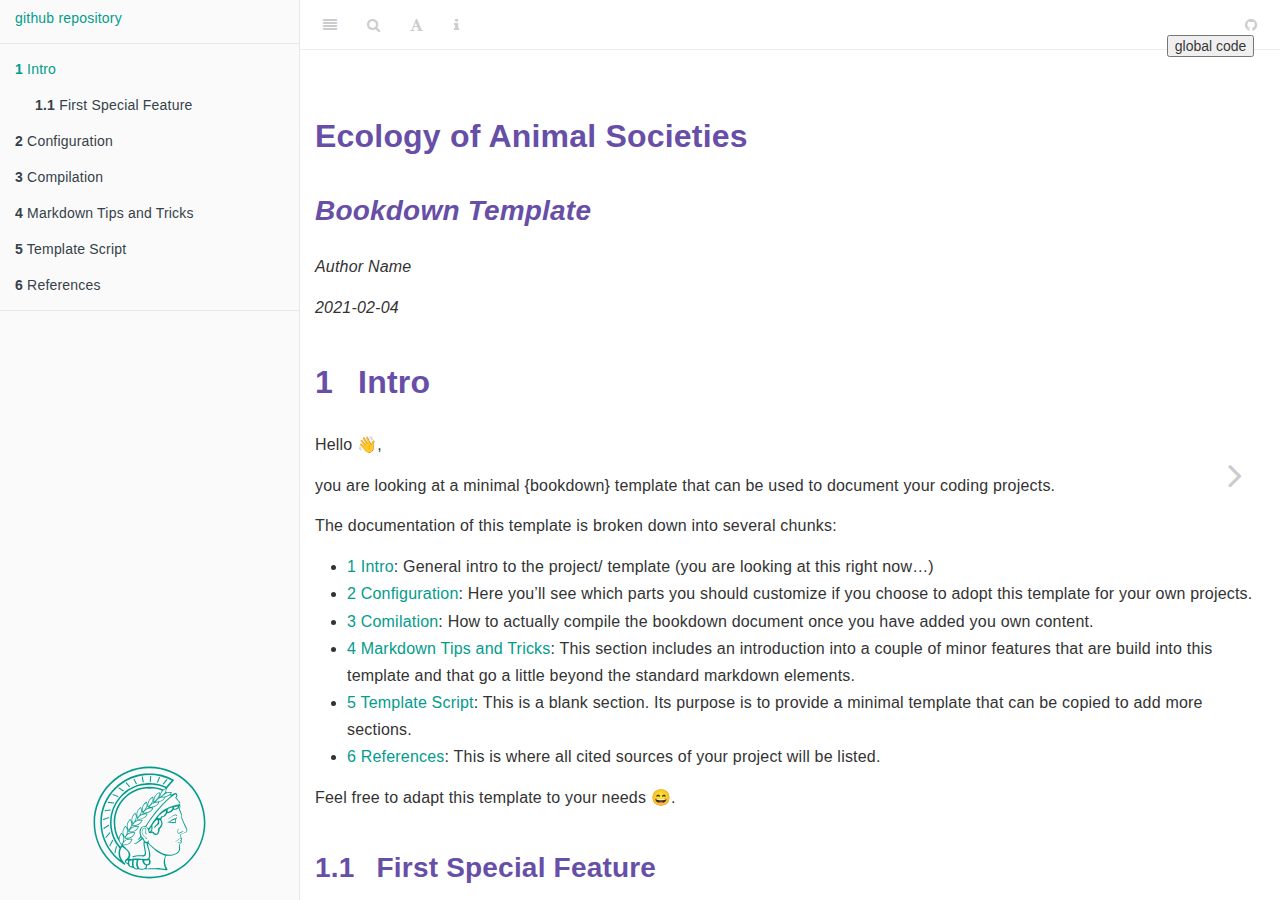
==== docs/index.html @ 354502ef "init" ====
<!DOCTYPE html>
<html lang="" xml:lang="">
<head>

  <meta charset="utf-8" />
  <meta http-equiv="X-UA-Compatible" content="IE=edge" />
  <title>Ecology of Animal Societies</title>
  <meta name="description" content="A template for Rmarkdown-based project documentation" />
  <meta name="generator" content="bookdown 0.19 and GitBook 2.6.7" />

  <meta property="og:title" content="Ecology of Animal Societies" />
  <meta property="og:type" content="book" />
  
  
  <meta property="og:description" content="A template for Rmarkdown-based project documentation" />
  <meta name="github-repo" content="k-hench/eas_bookdown" />

  <meta name="twitter:card" content="summary" />
  <meta name="twitter:title" content="Ecology of Animal Societies" />
  
  <meta name="twitter:description" content="A template for Rmarkdown-based project documentation" />
  

<meta name="author" content="Author Name" />


<meta name="date" content="2021-02-04" />

  <meta name="viewport" content="width=device-width, initial-scale=1" />
  <meta name="apple-mobile-web-app-capable" content="yes" />
  <meta name="apple-mobile-web-app-status-bar-style" content="black" />
  
  

<link rel="next" href="configuration.html"/>
<script src="libs/header-attrs-2.6/header-attrs.js"></script>
<script src="libs/jquery-2.2.3/jquery.min.js"></script>
<link href="libs/gitbook-2.6.7/css/style.css" rel="stylesheet" />
<link href="libs/gitbook-2.6.7/css/plugin-table.css" rel="stylesheet" />
<link href="libs/gitbook-2.6.7/css/plugin-bookdown.css" rel="stylesheet" />
<link href="libs/gitbook-2.6.7/css/plugin-highlight.css" rel="stylesheet" />
<link href="libs/gitbook-2.6.7/css/plugin-search.css" rel="stylesheet" />
<link href="libs/gitbook-2.6.7/css/plugin-fontsettings.css" rel="stylesheet" />
<link href="libs/gitbook-2.6.7/css/plugin-clipboard.css" rel="stylesheet" />










<script>
/* ========================================================================
 * Bootstrap: transition.js v3.3.7
 * http://getbootstrap.com/javascript/#transitions
 * ========================================================================
 * Copyright 2011-2016 Twitter, Inc.
 * Licensed under MIT (https://github.com/twbs/bootstrap/blob/master/LICENSE)
 * ======================================================================== */


+function ($) {
  'use strict';

  // CSS TRANSITION SUPPORT (Shoutout: http://www.modernizr.com/)
  // ============================================================

  function transitionEnd() {
    var el = document.createElement('bootstrap')

    var transEndEventNames = {
      WebkitTransition : 'webkitTransitionEnd',
      MozTransition    : 'transitionend',
      OTransition      : 'oTransitionEnd otransitionend',
      transition       : 'transitionend'
    }

    for (var name in transEndEventNames) {
      if (el.style[name] !== undefined) {
        return { end: transEndEventNames[name] }
      }
    }

    return false // explicit for ie8 (  ._.)
  }

  // http://blog.alexmaccaw.com/css-transitions
  $.fn.emulateTransitionEnd = function (duration) {
    var called = false
    var $el = this
    $(this).one('bsTransitionEnd', function () { called = true })
    var callback = function () { if (!called) $($el).trigger($.support.transition.end) }
    setTimeout(callback, duration)
    return this
  }

  $(function () {
    $.support.transition = transitionEnd()

    if (!$.support.transition) return

    $.event.special.bsTransitionEnd = {
      bindType: $.support.transition.end,
      delegateType: $.support.transition.end,
      handle: function (e) {
        if ($(e.target).is(this)) return e.handleObj.handler.apply(this, arguments)
      }
    }
  })

}(jQuery);
</script>
<script>
/* ========================================================================
 * Bootstrap: collapse.js v3.3.7
 * http://getbootstrap.com/javascript/#collapse
 * ========================================================================
 * Copyright 2011-2016 Twitter, Inc.
 * Licensed under MIT (https://github.com/twbs/bootstrap/blob/master/LICENSE)
 * ======================================================================== */

/* jshint latedef: false */

+function ($) {
  'use strict';

  // COLLAPSE PUBLIC CLASS DEFINITION
  // ================================

  var Collapse = function (element, options) {
    this.$element      = $(element)
    this.options       = $.extend({}, Collapse.DEFAULTS, options)
    this.$trigger      = $('[data-toggle="collapse"][href="#' + element.id + '"],' +
                           '[data-toggle="collapse"][data-target="#' + element.id + '"]')
    this.transitioning = null

    if (this.options.parent) {
      this.$parent = this.getParent()
    } else {
      this.addAriaAndCollapsedClass(this.$element, this.$trigger)
    }

    if (this.options.toggle) this.toggle()
  }

  Collapse.VERSION  = '3.3.7'

  Collapse.TRANSITION_DURATION = 350

  Collapse.DEFAULTS = {
    toggle: true
  }

  Collapse.prototype.dimension = function () {
    var hasWidth = this.$element.hasClass('width')
    return hasWidth ? 'width' : 'height'
  }

  Collapse.prototype.show = function () {
    if (this.transitioning || this.$element.hasClass('in')) return

    var activesData
    var actives = this.$parent && this.$parent.children('.panel').children('.in, .collapsing')

    if (actives && actives.length) {
      activesData = actives.data('bs.collapse')
      if (activesData && activesData.transitioning) return
    }

    var startEvent = $.Event('show.bs.collapse')
    this.$element.trigger(startEvent)
    if (startEvent.isDefaultPrevented()) return

    if (actives && actives.length) {
      Plugin.call(actives, 'hide')
      activesData || actives.data('bs.collapse', null)
    }

    var dimension = this.dimension()

    this.$element
      .removeClass('collapse')
      .addClass('collapsing')[dimension](0)
      .attr('aria-expanded', true)

    this.$trigger
      .removeClass('collapsed')
      .attr('aria-expanded', true)

    this.transitioning = 1

    var complete = function () {
      this.$element
        .removeClass('collapsing')
        .addClass('collapse in')[dimension]('')
      this.transitioning = 0
      this.$element
        .trigger('shown.bs.collapse')
    }

    if (!$.support.transition) return complete.call(this)

    var scrollSize = $.camelCase(['scroll', dimension].join('-'))

    this.$element
      .one('bsTransitionEnd', $.proxy(complete, this))
      .emulateTransitionEnd(Collapse.TRANSITION_DURATION)[dimension](this.$element[0][scrollSize])
  }

  Collapse.prototype.hide = function () {
    if (this.transitioning || !this.$element.hasClass('in')) return

    var startEvent = $.Event('hide.bs.collapse')
    this.$element.trigger(startEvent)
    if (startEvent.isDefaultPrevented()) return

    var dimension = this.dimension()

    this.$element[dimension](this.$element[dimension]())[0].offsetHeight

    this.$element
      .addClass('collapsing')
      .removeClass('collapse in')
      .attr('aria-expanded', false)

    this.$trigger
      .addClass('collapsed')
      .attr('aria-expanded', false)

    this.transitioning = 1

    var complete = function () {
      this.transitioning = 0
      this.$element
        .removeClass('collapsing')
        .addClass('collapse')
        .trigger('hidden.bs.collapse')
    }

    if (!$.support.transition) return complete.call(this)

    this.$element
      [dimension](0)
      .one('bsTransitionEnd', $.proxy(complete, this))
      .emulateTransitionEnd(Collapse.TRANSITION_DURATION)
  }

  Collapse.prototype.toggle = function () {
    this[this.$element.hasClass('in') ? 'hide' : 'show']()
  }

  Collapse.prototype.getParent = function () {
    return $(this.options.parent)
      .find('[data-toggle="collapse"][data-parent="' + this.options.parent + '"]')
      .each($.proxy(function (i, element) {
        var $element = $(element)
        this.addAriaAndCollapsedClass(getTargetFromTrigger($element), $element)
      }, this))
      .end()
  }

  Collapse.prototype.addAriaAndCollapsedClass = function ($element, $trigger) {
    var isOpen = $element.hasClass('in')

    $element.attr('aria-expanded', isOpen)
    $trigger
      .toggleClass('collapsed', !isOpen)
      .attr('aria-expanded', isOpen)
  }

  function getTargetFromTrigger($trigger) {
    var href
    var target = $trigger.attr('data-target')
      || (href = $trigger.attr('href')) && href.replace(/.*(?=#[^\s]+$)/, '') // strip for ie7

    return $(target)
  }


  // COLLAPSE PLUGIN DEFINITION
  // ==========================

  function Plugin(option) {
    return this.each(function () {
      var $this   = $(this)
      var data    = $this.data('bs.collapse')
      var options = $.extend({}, Collapse.DEFAULTS, $this.data(), typeof option == 'object' && option)

      if (!data && options.toggle && /show|hide/.test(option)) options.toggle = false
      if (!data) $this.data('bs.collapse', (data = new Collapse(this, options)))
      if (typeof option == 'string') data[option]()
    })
  }

  var old = $.fn.collapse

  $.fn.collapse             = Plugin
  $.fn.collapse.Constructor = Collapse


  // COLLAPSE NO CONFLICT
  // ====================

  $.fn.collapse.noConflict = function () {
    $.fn.collapse = old
    return this
  }


  // COLLAPSE DATA-API
  // =================

  $(document).on('click.bs.collapse.data-api', '[data-toggle="collapse"]', function (e) {
    var $this   = $(this)

    if (!$this.attr('data-target')) e.preventDefault()

    var $target = getTargetFromTrigger($this)
    var data    = $target.data('bs.collapse')
    var option  = data ? 'toggle' : $this.data()

    Plugin.call($target, option)
  })

}(jQuery);
</script>
<script>
window.initializeCodeFolding = function(show) {

  // handlers for show-all and hide all
  $("#rmd-show-all-code").click(function() {
    $('div.r-code-collapse').each(function() {
      $(this).collapse('show');
    });
  });
  $("#rmd-hide-all-code").click(function() {
    $('div.r-code-collapse').each(function() {
      $(this).collapse('hide');
    });
  });
  
  // index for unique code element ids
  var currentIndex = 1;

  // select all R code blocks
  var rCodeBlocks = $('pre.sourceCode, pre.r, pre.python, pre.bash, pre.sql, pre.cpp, pre.stan');
  rCodeBlocks.each(function() {

    // create a collapsable div to wrap the code in
    var div = $('<div class="collapse r-code-collapse"></div>');
    if (show)
      div.addClass('in');
    var id = 'rcode-643E0F36' + currentIndex++;
    div.attr('id', id);
    $(this).before(div);
    $(this).detach().appendTo(div);

    // add a show code button right above
    // var showCodeText = $('<span>' + (show ? 'Hide' : 'Code') + '</span>');
    var showCodeText = $('<img style="width:45px;" src="img/both.svg">');
    var showCodeButton = $('<button type="button" class="btn btn-default btn-xs code-folding-btn pull-right"></button>');
    showCodeButton.append(showCodeText);
    showCodeButton
        .attr('data-toggle', 'collapse')
        .attr('data-target', '#' + id)
        .attr('aria-expanded', show)
        .attr('aria-controls', id);

    var buttonRow = $('<div class="row"></div>');
    var buttonCol = $('<div class="col-md-12"></div>');

    var buttonColK = $('<div class="check"><input type="checkbox" id="cc_' + id + '" class="btn btn-default btn-xs code-folding-btn pull-right ch1" /><label class="checktrue" for="cc_' + id + '" ></label></div>');

    buttonColK
        .attr('data-toggle', 'collapse')
        .attr('data-target', '#' + id)
        .attr('aria-expanded', show)
        .attr('aria-controls', id);

    //buttonCol.append(showCodeButton);
    buttonRow.append(buttonCol);
    buttonCol.append(buttonColK);

    div.before(buttonRow);

    // update state of button on show/hide
    div.on('hidden.bs.collapse', function () {
      showCodeText.text();
    });
    div.on('show.bs.collapse', function () {
      showCodeText.text();
    });
  });

}
</script>
<script>
/* ========================================================================
 * Bootstrap: dropdown.js v3.3.7
 * http://getbootstrap.com/javascript/#dropdowns
 * ========================================================================
 * Copyright 2011-2016 Twitter, Inc.
 * Licensed under MIT (https://github.com/twbs/bootstrap/blob/master/LICENSE)
 * ======================================================================== */


+function ($) {
  'use strict';

  // DROPDOWN CLASS DEFINITION
  // =========================

  var backdrop = '.dropdown-backdrop'
  var toggle   = '[data-toggle="dropdown"]'
  var Dropdown = function (element) {
    $(element).on('click.bs.dropdown', this.toggle)
  }

  Dropdown.VERSION = '3.3.7'

  function getParent($this) {
    var selector = $this.attr('data-target')

    if (!selector) {
      selector = $this.attr('href')
      selector = selector && /#[A-Za-z]/.test(selector) && selector.replace(/.*(?=#[^\s]*$)/, '') // strip for ie7
    }

    var $parent = selector && $(selector)

    return $parent && $parent.length ? $parent : $this.parent()
  }

  function clearMenus(e) {
    if (e && e.which === 3) return
    $(backdrop).remove()
    $(toggle).each(function () {
      var $this         = $(this)
      var $parent       = getParent($this)
      var relatedTarget = { relatedTarget: this }

      if (!$parent.hasClass('open')) return

      if (e && e.type == 'click' && /input|textarea/i.test(e.target.tagName) && $.contains($parent[0], e.target)) return

      $parent.trigger(e = $.Event('hide.bs.dropdown', relatedTarget))

      if (e.isDefaultPrevented()) return

      $this.attr('aria-expanded', 'false')
      $parent.removeClass('open').trigger($.Event('hidden.bs.dropdown', relatedTarget))
    })
  }

  Dropdown.prototype.toggle = function (e) {
    var $this = $(this)

    if ($this.is('.disabled, :disabled')) return

    var $parent  = getParent($this)
    var isActive = $parent.hasClass('open')

    clearMenus()

    if (!isActive) {
      if ('ontouchstart' in document.documentElement && !$parent.closest('.navbar-nav').length) {
        // if mobile we use a backdrop because click events don't delegate
        $(document.createElement('div'))
          .addClass('dropdown-backdrop')
          .insertAfter($(this))
          .on('click', clearMenus)
      }

      var relatedTarget = { relatedTarget: this }
      $parent.trigger(e = $.Event('show.bs.dropdown', relatedTarget))

      if (e.isDefaultPrevented()) return

      $this
        .trigger('focus')
        .attr('aria-expanded', 'true')

      $parent
        .toggleClass('open')
        .trigger($.Event('shown.bs.dropdown', relatedTarget))
    }

    return false
  }

  Dropdown.prototype.keydown = function (e) {
    if (!/(38|40|27|32)/.test(e.which) || /input|textarea/i.test(e.target.tagName)) return

    var $this = $(this)

    e.preventDefault()
    e.stopPropagation()

    if ($this.is('.disabled, :disabled')) return

    var $parent  = getParent($this)
    var isActive = $parent.hasClass('open')

    if (!isActive && e.which != 27 || isActive && e.which == 27) {
      if (e.which == 27) $parent.find(toggle).trigger('focus')
      return $this.trigger('click')
    }

    var desc = ' li:not(.disabled):visible a'
    var $items = $parent.find('.dropdown-menu' + desc)

    if (!$items.length) return

    var index = $items.index(e.target)

    if (e.which == 38 && index > 0)                 index--         // up
    if (e.which == 40 && index < $items.length - 1) index++         // down
    if (!~index)                                    index = 0

    $items.eq(index).trigger('focus')
  }


  // DROPDOWN PLUGIN DEFINITION
  // ==========================

  function Plugin(option) {
    return this.each(function () {
      var $this = $(this)
      var data  = $this.data('bs.dropdown')

      if (!data) $this.data('bs.dropdown', (data = new Dropdown(this)))
      if (typeof option == 'string') data[option].call($this)
    })
  }

  var old = $.fn.dropdown

  $.fn.dropdown             = Plugin
  $.fn.dropdown.Constructor = Dropdown


  // DROPDOWN NO CONFLICT
  // ====================

  $.fn.dropdown.noConflict = function () {
    $.fn.dropdown = old
    return this
  }


  // APPLY TO STANDARD DROPDOWN ELEMENTS
  // ===================================

  $(document)
    .on('click.bs.dropdown.data-api', clearMenus)
    .on('click.bs.dropdown.data-api', '.dropdown form', function (e) { e.stopPropagation() })
    .on('click.bs.dropdown.data-api', toggle, Dropdown.prototype.toggle)
    .on('keydown.bs.dropdown.data-api', toggle, Dropdown.prototype.keydown)
    .on('keydown.bs.dropdown.data-api', '.dropdown-menu', Dropdown.prototype.keydown)

}(jQuery);
</script>
<script>
$(document).ready(function() {

  // Section anchors
  $('.section h1, .section h2, .section h3, .section h4, .section h5').each(function() {
    anchor = '#' + $(this).parent().attr('id');
    $(this).addClass("hasAnchor").append('<a href="' + anchor + '" class="anchor"></a>');
  });
});
</script>
<link rel="shortcut icon" href="img/favicon.ico" />
<script>
$(document).ready(function () {
  window.initializeCodeFolding("show" === "show");
});
</script>

<script>document.write('<div class="btn-group pull-right" style="position: absolute; top: 35px; right: 2%; z-index: 10"><button type="button" class="btn btn-default btn-xs dropdown-toggle" data-toggle="dropdown" aria-haspopup="true"aria-expanded="true" data-_extension-text-contrast=""><span>global code</span><span class="caret"></span></button><ul class="dropdown-menu" style="min-width: 50px;"><li><a id="rmd-show-all-code" href="#">Show All</a></li><li><a id="rmd-hide-all-code" href="#">Hide All</a></li></ul></div>')</script>


<style type="text/css">
pre > code.sourceCode { white-space: pre; position: relative; }
pre > code.sourceCode > span { display: inline-block; line-height: 1.25; }
pre > code.sourceCode > span:empty { height: 1.2em; }
code.sourceCode > span { color: inherit; text-decoration: inherit; }
pre.sourceCode { margin: 0; }
@media screen {
div.sourceCode { overflow: auto; }
}
@media print {
pre > code.sourceCode { white-space: pre-wrap; }
pre > code.sourceCode > span { text-indent: -5em; padding-left: 5em; }
}
pre.numberSource code
  { counter-reset: source-line 0; }
pre.numberSource code > span
  { position: relative; left: -4em; counter-increment: source-line; }
pre.numberSource code > span > a:first-child::before
  { content: counter(source-line);
    position: relative; left: -1em; text-align: right; vertical-align: baseline;
    border: none; display: inline-block;
    -webkit-touch-callout: none; -webkit-user-select: none;
    -khtml-user-select: none; -moz-user-select: none;
    -ms-user-select: none; user-select: none;
    padding: 0 4px; width: 4em;
    color: #aaaaaa;
  }
pre.numberSource { margin-left: 3em; border-left: 1px solid #aaaaaa;  padding-left: 4px; }
div.sourceCode
  {   }
@media screen {
pre > code.sourceCode > span > a:first-child::before { text-decoration: underline; }
}
code span.al { color: #ff0000; font-weight: bold; } /* Alert */
code span.an { color: #60a0b0; font-weight: bold; font-style: italic; } /* Annotation */
code span.at { color: #7d9029; } /* Attribute */
code span.bn { color: #40a070; } /* BaseN */
code span.bu { } /* BuiltIn */
code span.cf { color: #007020; font-weight: bold; } /* ControlFlow */
code span.ch { color: #4070a0; } /* Char */
code span.cn { color: #880000; } /* Constant */
code span.co { color: #60a0b0; font-style: italic; } /* Comment */
code span.cv { color: #60a0b0; font-weight: bold; font-style: italic; } /* CommentVar */
code span.do { color: #ba2121; font-style: italic; } /* Documentation */
code span.dt { color: #902000; } /* DataType */
code span.dv { color: #40a070; } /* DecVal */
code span.er { color: #ff0000; font-weight: bold; } /* Error */
code span.ex { } /* Extension */
code span.fl { color: #40a070; } /* Float */
code span.fu { color: #06287e; } /* Function */
code span.im { } /* Import */
code span.in { color: #60a0b0; font-weight: bold; font-style: italic; } /* Information */
code span.kw { color: #007020; font-weight: bold; } /* Keyword */
code span.op { color: #666666; } /* Operator */
code span.ot { color: #007020; } /* Other */
code span.pp { color: #bc7a00; } /* Preprocessor */
code span.sc { color: #4070a0; } /* SpecialChar */
code span.ss { color: #bb6688; } /* SpecialString */
code span.st { color: #4070a0; } /* String */
code span.va { color: #19177c; } /* Variable */
code span.vs { color: #4070a0; } /* VerbatimString */
code span.wa { color: #60a0b0; font-weight: bold; font-style: italic; } /* Warning */
</style>

<link rel="stylesheet" href="style.css" type="text/css" />
</head>

<body>



  <div class="book without-animation with-summary font-size-2 font-family-1" data-basepath=".">

    <div class="book-summary">
      <nav role="navigation">

<ul class="summary">
<li><a href="https://github.com/k-hench/eas_bookdown">github repository</a></li>

<li class="divider"></li>
<li class="chapter" data-level="1" data-path="index.html"><a href="index.html"><i class="fa fa-check"></i><b>1</b> Intro</a>
<ul>
<li class="chapter" data-level="1.1" data-path="index.html"><a href="index.html#first-special-feature"><i class="fa fa-check"></i><b>1.1</b> First Special Feature</a></li>
</ul></li>
<li class="chapter" data-level="2" data-path="configuration.html"><a href="configuration.html"><i class="fa fa-check"></i><b>2</b> Configuration</a>
<ul>
<li class="chapter" data-level="2.1" data-path="configuration.html"><a href="configuration.html#important-files"><i class="fa fa-check"></i><b>2.1</b> Important files</a>
<ul>
<li class="chapter" data-level="2.1.1" data-path="configuration.html"><a href="configuration.html#configuration-within-_bookdown.yml"><i class="fa fa-check"></i><b>2.1.1</b> Configuration within <code>_bookdown.yml</code></a></li>
<li class="chapter" data-level="2.1.2" data-path="configuration.html"><a href="configuration.html#configuration-within-_output.yml"><i class="fa fa-check"></i><b>2.1.2</b> Configuration within <code>_output.yml</code></a></li>
<li class="chapter" data-level="2.1.3" data-path="configuration.html"><a href="configuration.html#configuration-within-index.rmd"><i class="fa fa-check"></i><b>2.1.3</b> Configuration within <code>index.Rmd</code></a></li>
</ul></li>
<li class="chapter" data-level="2.2" data-path="configuration.html"><a href="configuration.html#clean-up"><i class="fa fa-check"></i><b>2.2</b> Clean Up</a></li>
<li class="chapter" data-level="2.3" data-path="configuration.html"><a href="configuration.html#nice-to-haves"><i class="fa fa-check"></i><b>2.3</b> Nice-to-haves</a>
<ul>
<li class="chapter" data-level="2.3.1" data-path="configuration.html"><a href="configuration.html#default-code-folding"><i class="fa fa-check"></i><b>2.3.1</b> Default Code Folding</a></li>
<li class="chapter" data-level="2.3.2" data-path="configuration.html"><a href="configuration.html#color-scheme"><i class="fa fa-check"></i><b>2.3.2</b> Color Scheme</a></li>
</ul></li>
</ul></li>
<li class="chapter" data-level="3" data-path="compilation.html"><a href="compilation.html"><i class="fa fa-check"></i><b>3</b> Compilation</a></li>
<li class="chapter" data-level="4" data-path="markdown-tips-and-tricks.html"><a href="markdown-tips-and-tricks.html"><i class="fa fa-check"></i><b>4</b> Markdown Tips and Tricks</a>
<ul>
<li class="chapter" data-level="4.1" data-path="markdown-tips-and-tricks.html"><a href="markdown-tips-and-tricks.html#beware-think-boxes"><i class="fa fa-check"></i><b>4.1</b> Beware/ Think Boxes</a></li>
<li class="chapter" data-level="4.2" data-path="markdown-tips-and-tricks.html"><a href="markdown-tips-and-tricks.html#saving-and-loading-intermediate-steps"><i class="fa fa-check"></i><b>4.2</b> Saving and Loading Intermediate Steps</a></li>
<li class="chapter" data-level="4.3" data-path="markdown-tips-and-tricks.html"><a href="markdown-tips-and-tricks.html#citations"><i class="fa fa-check"></i><b>4.3</b> Citations</a></li>
<li class="chapter" data-level="4.4" data-path="markdown-tips-and-tricks.html"><a href="markdown-tips-and-tricks.html#more-help-with-rmarkdown-and-bookdown"><i class="fa fa-check"></i><b>4.4</b> More Help with Rmarkdown and Bookdown</a></li>
</ul></li>
<li class="chapter" data-level="5" data-path="template-script.html"><a href="template-script.html"><i class="fa fa-check"></i><b>5</b> Template Script</a></li>
<li class="chapter" data-level="6" data-path="references.html"><a href="references.html"><i class="fa fa-check"></i><b>6</b> References</a></li>
<li class="divider"></li>
<img style="position:absolute; bottom:0px; left:0px; width:100%; pointer-events:none;" src="./img/eas_logo.svg">

</ul>

      </nav>
    </div>

    <div class="book-body">
      <div class="body-inner">
        <div class="book-header" role="navigation">
          <h1>
            <i class="fa fa-circle-o-notch fa-spin"></i><a href="./">Ecology of Animal Societies</a>
          </h1>
        </div>

        <div class="page-wrapper" tabindex="-1" role="main">
          <div class="page-inner">

            <section class="normal" id="section-">
<div id="header">
<h1 class="title">Ecology of Animal Societies</h1>
<h2 class="subtitle"><em>Bookdown Template</em></h2>
<p class="author"><em>Author Name</em></p>
<p class="date"><em>2021-02-04</em></p>
</div>
<div id="intro" class="section level1" number="1">
<h1><span class="header-section-number">1</span> Intro</h1>
<p>Hello 👋,</p>
<p>you are looking at a minimal {bookdown} template that can be used to document your coding projects.</p>
<p>The documentation of this template is broken down into several chunks:</p>
<ul>
<li><a href="./index.html">1 Intro</a>: General intro to the project/ template (you are looking at this right now…)</li>
<li><a href="./configuration.html">2 Configuration</a>: Here you’ll see which parts you should customize if you choose to adopt this template for your own projects.</li>
<li><a href="./compilation.html">3 Comilation</a>: How to actually compile the bookdown document once you have added you own content.</li>
<li><a href="./markdown-tips-and-tricks.html">4 Markdown Tips and Tricks</a>: This section includes an introduction into a couple of minor features that are build into this template and that go a little beyond the standard markdown elements.</li>
<li><a href="./template-script.html">5 Template Script</a>: This is a blank section. Its purpose is to provide a minimal template that can be copied to add more sections.</li>
<li><a href="./references.html">6 References</a>: This is where all cited sources of your project will be listed.</li>
</ul>
<p>Feel free to adapt this template to your needs 😄.</p>
<div id="first-special-feature" class="section level2" number="1.1">
<h2><span class="header-section-number">1.1</span> First Special Feature</h2>
<p>Individual <strong>code blocks can be collapsed and expanded</strong> using the collapse button (this specific demo slider blow is a dummy though - look in the next chapters for working examples…):</p>
<div class="demoslider">
<div class="demobg">
<div class="demonob">

</div>
</div>
</div>
<p>In the upper right corner, there is also the option to <strong>toggle the code collapsing globally</strong>: <button type="button" class="btn btn-default btn-xs dropdown-toggle">global code</button></p>
<p>Collapsing your code can really help to get an eagle-perspective on your scripts and to asses the degree of documentation as well as the flow of thoughts throughout / the logic behind your script.</p>
<hr />

</div>
</div>
            </section>

          </div>
        </div>
      </div>

<a href="configuration.html" class="navigation navigation-next navigation-unique" aria-label="Next page"><i class="fa fa-angle-right"></i></a>
    </div>
  </div>
<script src="libs/gitbook-2.6.7/js/app.min.js"></script>
<script src="libs/gitbook-2.6.7/js/lunr.js"></script>
<script src="libs/gitbook-2.6.7/js/clipboard.min.js"></script>
<script src="libs/gitbook-2.6.7/js/plugin-search.js"></script>
<script src="libs/gitbook-2.6.7/js/plugin-sharing.js"></script>
<script src="libs/gitbook-2.6.7/js/plugin-fontsettings.js"></script>
<script src="libs/gitbook-2.6.7/js/plugin-bookdown.js"></script>
<script src="libs/gitbook-2.6.7/js/jquery.highlight.js"></script>
<script src="libs/gitbook-2.6.7/js/plugin-clipboard.js"></script>
<script>
gitbook.require(["gitbook"], function(gitbook) {
gitbook.start({
"sharing": {
"github": true,
"facebook": false,
"twitter": false,
"linkedin": false,
"weibo": false,
"instapaper": false,
"vk": false,
"all": "github"
},
"fontsettings": {
"theme": "white",
"family": "sans",
"size": 2
},
"edit": {
"link": null,
"text": null
},
"history": {
"link": null,
"text": null
},
"view": {
"link": null,
"text": null
},
"download": null,
"toc": {
"collapse": "section"
}
});
});
</script>

<!-- dynamically load mathjax for compatibility with self-contained -->
<script>
  (function () {
    var script = document.createElement("script");
    script.type = "text/javascript";
    var src = "true";
    if (src === "" || src === "true") src = "https://mathjax.rstudio.com/latest/MathJax.js?config=TeX-MML-AM_CHTML";
    if (location.protocol !== "file:")
      if (/^https?:/.test(src))
        src = src.replace(/^https?:/, '');
    script.src = src;
    document.getElementsByTagName("head")[0].appendChild(script);
  })();
</script>
</body>

</html>
---- docs/libs/gitbook-2.6.7/css/style.css ----
/*! normalize.css v2.1.0 | MIT License | git.io/normalize */img,legend{border:0}*,.fa{-webkit-font-smoothing:antialiased}.fa-ul>li,sub,sup{position:relative}.book .book-body .page-wrapper .page-inner section.normal hr:after,.book-langs-index .inner .languages:after,.buttons:after,.dropdown-menu .buttons:after{clear:both}body,html{-ms-text-size-adjust:100%;-webkit-text-size-adjust:100%}article,aside,details,figcaption,figure,footer,header,hgroup,main,nav,section,summary{display:block}audio,canvas,video{display:inline-block}.hidden,[hidden]{display:none}audio:not([controls]){display:none;height:0}html{font-family:sans-serif}body,figure{margin:0}a:focus{outline:dotted thin}a:active,a:hover{outline:0}h1{font-size:2em;margin:.67em 0}abbr[title]{border-bottom:1px dotted}b,strong{font-weight:700}dfn{font-style:italic}hr{-moz-box-sizing:content-box;box-sizing:content-box;height:0}mark{background:#ff0;color:#000}code,kbd,pre,samp{font-family:monospace,serif;font-size:1em}pre{white-space:pre-wrap}q{quotes:"\201C" "\201D" "\2018" "\2019"}small{font-size:80%}sub,sup{font-size:75%;line-height:0;vertical-align:baseline}sup{top:-.5em}sub{bottom:-.25em}svg:not(:root){overflow:hidden}fieldset{border:1px solid silver;margin:0 2px;padding:.35em .625em .75em}legend{padding:0}button,input,select,textarea{font-family:inherit;font-size:100%;margin:0}button,input{line-height:normal}button,select{text-transform:none}button,html input[type=button],input[type=reset],input[type=submit]{-webkit-appearance:button;cursor:pointer}button[disabled],html input[disabled]{cursor:default}input[type=checkbox],input[type=radio]{box-sizing:border-box;padding:0}input[type=search]{-webkit-appearance:textfield;-moz-box-sizing:content-box;-webkit-box-sizing:content-box;box-sizing:content-box}input[type=search]::-webkit-search-cancel-button{margin-right:10px;}button::-moz-focus-inner,input::-moz-focus-inner{border:0;padding:0}textarea{overflow:auto;vertical-align:top}table{border-collapse:collapse;border-spacing:0}/*!
 * Preboot v2
 *
 * Open sourced under MIT license by @mdo.
 * Some variables and mixins from Bootstrap (Apache 2 license).
 */.link-inherit,.link-inherit:focus,.link-inherit:hover{color:inherit}.fa,.fa-stack{display:inline-block}/*!
 *  Font Awesome 4.1.0 by @davegandy - http://fontawesome.io - @fontawesome
 *  License - http://fontawesome.io/license (Font: SIL OFL 1.1, CSS: MIT License)
 */@font-face{font-family:FontAwesome;src:url(./fontawesome/fontawesome-webfont.ttf?v=4.1.0) format('truetype');font-weight:400;font-style:normal}.fa{font-family:FontAwesome;font-style:normal;font-weight:400;line-height:1;-moz-osx-font-smoothing:grayscale}.book .book-header,.book .book-summary{font-family:"Helvetica Neue",Helvetica,Arial,sans-serif}.fa-lg{font-size:1.33333333em;line-height:.75em;vertical-align:-15%}.fa-2x{font-size:2em}.fa-3x{font-size:3em}.fa-4x{font-size:4em}.fa-5x{font-size:5em}.fa-fw{width:1.28571429em;text-align:center}.fa-ul{padding-left:0;margin-left:2.14285714em;list-style-type:none}.fa-li{position:absolute;left:-2.14285714em;width:2.14285714em;top:.14285714em;text-align:center}.fa-li.fa-lg{left:-1.85714286em}.fa-border{padding:.2em .25em .15em;border:.08em solid #eee;border-radius:.1em}.pull-right{float:right}.pull-left{float:left}.fa.pull-left{margin-right:.3em}.fa.pull-right{margin-left:.3em}.fa-spin{-webkit-animation:spin 2s infinite linear;-moz-animation:spin 2s infinite linear;-o-animation:spin 2s infinite linear;animation:spin 2s infinite linear}@-moz-keyframes spin{0%{-moz-transform:rotate(0)}100%{-moz-transform:rotate(359deg)}}@-webkit-keyframes spin{0%{-webkit-transform:rotate(0)}100%{-webkit-transform:rotate(359deg)}}@-o-keyframes spin{0%{-o-transform:rotate(0)}100%{-o-transform:rotate(359deg)}}@keyframes spin{0%{-webkit-transform:rotate(0);transform:rotate(0)}100%{-webkit-transform:rotate(359deg);transform:rotate(359deg)}}.fa-rotate-90{filter:progid:DXImageTransform.Microsoft.BasicImage(rotation=1);-webkit-transform:rotate(90deg);-moz-transform:rotate(90deg);-ms-transform:rotate(90deg);-o-transform:rotate(90deg);transform:rotate(90deg)}.fa-rotate-180{filter:progid:DXImageTransform.Microsoft.BasicImage(rotation=2);-webkit-transform:rotate(180deg);-moz-transform:rotate(180deg);-ms-transform:rotate(180deg);-o-transform:rotate(180deg);transform:rotate(180deg)}.fa-rotate-270{filter:progid:DXImageTransform.Microsoft.BasicImage(rotation=3);-webkit-transform:rotate(270deg);-moz-transform:rotate(270deg);-ms-transform:rotate(270deg);-o-transform:rotate(270deg);transform:rotate(270deg)}.fa-flip-horizontal{filter:progid:DXImageTransform.Microsoft.BasicImage(rotation=0, mirror=1);-webkit-transform:scale(-1,1);-moz-transform:scale(-1,1);-ms-transform:scale(-1,1);-o-transform:scale(-1,1);transform:scale(-1,1)}.fa-flip-vertical{filter:progid:DXImageTransform.Microsoft.BasicImage(rotation=2, mirror=1);-webkit-transform:scale(1,-1);-moz-transform:scale(1,-1);-ms-transform:scale(1,-1);-o-transform:scale(1,-1);transform:scale(1,-1)}.fa-stack{position:relative;width:2em;height:2em;line-height:2em;vertical-align:middle}.fa-stack-1x,.fa-stack-2x{position:absolute;left:0;width:100%;text-align:center}.fa-stack-1x{line-height:inherit}.fa-stack-2x{font-size:2em}.fa-inverse{color:#fff}.fa-glass:before{content:"\f000"}.fa-music:before{content:"\f001"}.fa-search:before{content:"\f002"}.fa-envelope-o:before{content:"\f003"}.fa-heart:before{content:"\f004"}.fa-star:before{content:"\f005"}.fa-star-o:before{content:"\f006"}.fa-user:before{content:"\f007"}.fa-film:before{content:"\f008"}.fa-th-large:before{content:"\f009"}.fa-th:before{content:"\f00a"}.fa-th-list:before{content:"\f00b"}.fa-check:before{content:"\f00c"}.fa-times:before{content:"\f00d"}.fa-search-plus:before{content:"\f00e"}.fa-search-minus:before{content:"\f010"}.fa-power-off:before{content:"\f011"}.fa-signal:before{content:"\f012"}.fa-cog:before,.fa-gear:before{content:"\f013"}.fa-trash-o:before{content:"\f014"}.fa-home:before{content:"\f015"}.fa-file-o:before{content:"\f016"}.fa-clock-o:before{content:"\f017"}.fa-road:before{content:"\f018"}.fa-download:before{content:"\f019"}.fa-arrow-circle-o-down:before{content:"\f01a"}.fa-arrow-circle-o-up:before{content:"\f01b"}.fa-inbox:before{content:"\f01c"}.fa-play-circle-o:before{content:"\f01d"}.fa-repeat:before,.fa-rotate-right:before{content:"\f01e"}.fa-refresh:before{content:"\f021"}.fa-list-alt:before{content:"\f022"}.fa-lock:before{content:"\f023"}.fa-flag:before{content:"\f024"}.fa-headphones:before{content:"\f025"}.fa-volume-off:before{content:"\f026"}.fa-volume-down:before{content:"\f027"}.fa-volume-up:before{content:"\f028"}.fa-qrcode:before{content:"\f029"}.fa-barcode:before{content:"\f02a"}.fa-tag:before{content:"\f02b"}.fa-tags:before{content:"\f02c"}.fa-book:before{content:"\f02d"}.fa-bookmark:before{content:"\f02e"}.fa-print:before{content:"\f02f"}.fa-camera:before{content:"\f030"}.fa-font:before{content:"\f031"}.fa-bold:before{content:"\f032"}.fa-italic:before{content:"\f033"}.fa-text-height:before{content:"\f034"}.fa-text-width:before{content:"\f035"}.fa-align-left:before{content:"\f036"}.fa-align-center:before{content:"\f037"}.fa-align-right:before{content:"\f038"}.fa-align-justify:before{content:"\f039"}.fa-list:before{content:"\f03a"}.fa-dedent:before,.fa-outdent:before{content:"\f03b"}.fa-indent:before{content:"\f03c"}.fa-video-camera:before{content:"\f03d"}.fa-image:before,.fa-photo:before,.fa-picture-o:before{content:"\f03e"}.fa-pencil:before{content:"\f040"}.fa-map-marker:before{content:"\f041"}.fa-adjust:before{content:"\f042"}.fa-tint:before{content:"\f043"}.fa-edit:before,.fa-pencil-square-o:before{content:"\f044"}.fa-share-square-o:before{content:"\f045"}.fa-check-square-o:before{content:"\f046"}.fa-arrows:before{content:"\f047"}.fa-step-backward:before{content:"\f048"}.fa-fast-backward:before{content:"\f049"}.fa-backward:before{content:"\f04a"}.fa-play:before{content:"\f04b"}.fa-pause:before{content:"\f04c"}.fa-stop:before{content:"\f04d"}.fa-forward:before{content:"\f04e"}.fa-fast-forward:before{content:"\f050"}.fa-step-forward:before{content:"\f051"}.fa-eject:before{content:"\f052"}.fa-chevron-left:before{content:"\f053"}.fa-chevron-right:before{content:"\f054"}.fa-plus-circle:before{content:"\f055"}.fa-minus-circle:before{content:"\f056"}.fa-times-circle:before{content:"\f057"}.fa-check-circle:before{content:"\f058"}.fa-question-circle:before{content:"\f059"}.fa-info-circle:before{content:"\f05a"}.fa-crosshairs:before{content:"\f05b"}.fa-times-circle-o:before{content:"\f05c"}.fa-check-circle-o:before{content:"\f05d"}.fa-ban:before{content:"\f05e"}.fa-arrow-left:before{content:"\f060"}.fa-arrow-right:before{content:"\f061"}.fa-arrow-up:before{content:"\f062"}.fa-arrow-down:before{content:"\f063"}.fa-mail-forward:before,.fa-share:before{content:"\f064"}.fa-expand:before{content:"\f065"}.fa-compress:before{content:"\f066"}.fa-plus:before{content:"\f067"}.fa-minus:before{content:"\f068"}.fa-asterisk:before{content:"\f069"}.fa-exclamation-circle:before{content:"\f06a"}.fa-gift:before{content:"\f06b"}.fa-leaf:before{content:"\f06c"}.fa-fire:before{content:"\f06d"}.fa-eye:before{content:"\f06e"}.fa-eye-slash:before{content:"\f070"}.fa-exclamation-triangle:before,.fa-warning:before{content:"\f071"}.fa-plane:before{content:"\f072"}.fa-calendar:before{content:"\f073"}.fa-random:before{content:"\f074"}.fa-comment:before{content:"\f075"}.fa-magnet:before{content:"\f076"}.fa-chevron-up:before{content:"\f077"}.fa-chevron-down:before{content:"\f078"}.fa-retweet:before{content:"\f079"}.fa-shopping-cart:before{content:"\f07a"}.fa-folder:before{content:"\f07b"}.fa-folder-open:before{content:"\f07c"}.fa-arrows-v:before{content:"\f07d"}.fa-arrows-h:before{content:"\f07e"}.fa-bar-chart-o:before{content:"\f080"}.fa-twitter-square:before{content:"\f081"}.fa-facebook-square:before{content:"\f082"}.fa-camera-retro:before{content:"\f083"}.fa-key:before{content:"\f084"}.fa-cogs:before,.fa-gears:before{content:"\f085"}.fa-comments:before{content:"\f086"}.fa-thumbs-o-up:before{content:"\f087"}.fa-thumbs-o-down:before{content:"\f088"}.fa-star-half:before{content:"\f089"}.fa-heart-o:before{content:"\f08a"}.fa-sign-out:before{content:"\f08b"}.fa-linkedin-square:before{content:"\f08c"}.fa-thumb-tack:before{content:"\f08d"}.fa-external-link:before{content:"\f08e"}.fa-sign-in:before{content:"\f090"}.fa-trophy:before{content:"\f091"}.fa-github-square:before{content:"\f092"}.fa-upload:before{content:"\f093"}.fa-lemon-o:before{content:"\f094"}.fa-phone:before{content:"\f095"}.fa-square-o:before{content:"\f096"}.fa-bookmark-o:before{content:"\f097"}.fa-phone-square:before{content:"\f098"}.fa-twitter:before{content:"\f099"}.fa-facebook:before{content:"\f09a"}.fa-github:before{content:"\f09b"}.fa-unlock:before{content:"\f09c"}.fa-credit-card:before{content:"\f09d"}.fa-rss:before{content:"\f09e"}.fa-hdd-o:before{content:"\f0a0"}.fa-bullhorn:before{content:"\f0a1"}.fa-bell:before{content:"\f0f3"}.fa-certificate:before{content:"\f0a3"}.fa-hand-o-right:before{content:"\f0a4"}.fa-hand-o-left:before{content:"\f0a5"}.fa-hand-o-up:before{content:"\f0a6"}.fa-hand-o-down:before{content:"\f0a7"}.fa-arrow-circle-left:before{content:"\f0a8"}.fa-arrow-circle-right:before{content:"\f0a9"}.fa-arrow-circle-up:before{content:"\f0aa"}.fa-arrow-circle-down:before{content:"\f0ab"}.fa-globe:before{content:"\f0ac"}.fa-wrench:before{content:"\f0ad"}.fa-tasks:before{content:"\f0ae"}.fa-filter:before{content:"\f0b0"}.fa-briefcase:before{content:"\f0b1"}.fa-arrows-alt:before{content:"\f0b2"}.fa-group:before,.fa-users:before{content:"\f0c0"}.fa-chain:before,.fa-link:before{content:"\f0c1"}.fa-cloud:before{content:"\f0c2"}.fa-flask:before{content:"\f0c3"}.fa-cut:before,.fa-scissors:before{content:"\f0c4"}.fa-copy:before,.fa-files-o:before{content:"\f0c5"}.fa-paperclip:before{content:"\f0c6"}.fa-floppy-o:before,.fa-save:before{content:"\f0c7"}.fa-square:before{content:"\f0c8"}.fa-bars:before,.fa-navicon:before,.fa-reorder:before{content:"\f0c9"}.fa-list-ul:before{content:"\f0ca"}.fa-list-ol:before{content:"\f0cb"}.fa-strikethrough:before{content:"\f0cc"}.fa-underline:before{content:"\f0cd"}.fa-table:before{content:"\f0ce"}.fa-magic:before{content:"\f0d0"}.fa-truck:before{content:"\f0d1"}.fa-pinterest:before{content:"\f0d2"}.fa-pinterest-square:before{content:"\f0d3"}.fa-google-plus-square:before{content:"\f0d4"}.fa-google-plus:before{content:"\f0d5"}.fa-money:before{content:"\f0d6"}.fa-caret-down:before{content:"\f0d7"}.fa-caret-up:before{content:"\f0d8"}.fa-caret-left:before{content:"\f0d9"}.fa-caret-right:before{content:"\f0da"}.fa-columns:before{content:"\f0db"}.fa-sort:before,.fa-unsorted:before{content:"\f0dc"}.fa-sort-desc:before,.fa-sort-down:before{content:"\f0dd"}.fa-sort-asc:before,.fa-sort-up:before{content:"\f0de"}.fa-envelope:before{content:"\f0e0"}.fa-linkedin:before{content:"\f0e1"}.fa-rotate-left:before,.fa-undo:before{content:"\f0e2"}.fa-gavel:before,.fa-legal:before{content:"\f0e3"}.fa-dashboard:before,.fa-tachometer:before{content:"\f0e4"}.fa-comment-o:before{content:"\f0e5"}.fa-comments-o:before{content:"\f0e6"}.fa-bolt:before,.fa-flash:before{content:"\f0e7"}.fa-sitemap:before{content:"\f0e8"}.fa-umbrella:before{content:"\f0e9"}.fa-clipboard:before,.fa-paste:before{content:"\f0ea"}.fa-lightbulb-o:before{content:"\f0eb"}.fa-exchange:before{content:"\f0ec"}.fa-cloud-download:before{content:"\f0ed"}.fa-cloud-upload:before{content:"\f0ee"}.fa-user-md:before{content:"\f0f0"}.fa-stethoscope:before{content:"\f0f1"}.fa-suitcase:before{content:"\f0f2"}.fa-bell-o:before{content:"\f0a2"}.fa-coffee:before{content:"\f0f4"}.fa-cutlery:before{content:"\f0f5"}.fa-file-text-o:before{content:"\f0f6"}.fa-building-o:before{content:"\f0f7"}.fa-hospital-o:before{content:"\f0f8"}.fa-ambulance:before{content:"\f0f9"}.fa-medkit:before{content:"\f0fa"}.fa-fighter-jet:before{content:"\f0fb"}.fa-beer:before{content:"\f0fc"}.fa-h-square:before{content:"\f0fd"}.fa-plus-square:before{content:"\f0fe"}.fa-angle-double-left:before{content:"\f100"}.fa-angle-double-right:before{content:"\f101"}.fa-angle-double-up:before{content:"\f102"}.fa-angle-double-down:before{content:"\f103"}.fa-angle-left:before{content:"\f104"}.fa-angle-right:before{content:"\f105"}.fa-angle-up:before{content:"\f106"}.fa-angle-down:before{content:"\f107"}.fa-desktop:before{content:"\f108"}.fa-laptop:before{content:"\f109"}.fa-tablet:before{content:"\f10a"}.fa-mobile-phone:before,.fa-mobile:before{content:"\f10b"}.fa-circle-o:before{content:"\f10c"}.fa-quote-left:before{content:"\f10d"}.fa-quote-right:before{content:"\f10e"}.fa-spinner:before{content:"\f110"}.fa-circle:before{content:"\f111"}.fa-mail-reply:before,.fa-reply:before{content:"\f112"}.fa-github-alt:before{content:"\f113"}.fa-folder-o:before{content:"\f114"}.fa-folder-open-o:before{content:"\f115"}.fa-smile-o:before{content:"\f118"}.fa-frown-o:before{content:"\f119"}.fa-meh-o:before{content:"\f11a"}.fa-gamepad:before{content:"\f11b"}.fa-keyboard-o:before{content:"\f11c"}.fa-flag-o:before{content:"\f11d"}.fa-flag-checkered:before{content:"\f11e"}.fa-terminal:before{content:"\f120"}.fa-code:before{content:"\f121"}.fa-mail-reply-all:before,.fa-reply-all:before{content:"\f122"}.fa-star-half-empty:before,.fa-star-half-full:before,.fa-star-half-o:before{content:"\f123"}.fa-location-arrow:before{content:"\f124"}.fa-crop:before{content:"\f125"}.fa-code-fork:before{content:"\f126"}.fa-chain-broken:before,.fa-unlink:before{content:"\f127"}.fa-question:before{content:"\f128"}.fa-info:before{content:"\f129"}.fa-exclamation:before{content:"\f12a"}.fa-superscript:before{content:"\f12b"}.fa-subscript:before{content:"\f12c"}.fa-eraser:before{content:"\f12d"}.fa-puzzle-piece:before{content:"\f12e"}.fa-microphone:before{content:"\f130"}.fa-microphone-slash:before{content:"\f131"}.fa-shield:before{content:"\f132"}.fa-calendar-o:before{content:"\f133"}.fa-fire-extinguisher:before{content:"\f134"}.fa-rocket:before{content:"\f135"}.fa-maxcdn:before{content:"\f136"}.fa-chevron-circle-left:before{content:"\f137"}.fa-chevron-circle-right:before{content:"\f138"}.fa-chevron-circle-up:before{content:"\f139"}.fa-chevron-circle-down:before{content:"\f13a"}.fa-html5:before{content:"\f13b"}.fa-css3:before{content:"\f13c"}.fa-anchor:before{content:"\f13d"}.fa-unlock-alt:before{content:"\f13e"}.fa-bullseye:before{content:"\f140"}.fa-ellipsis-h:before{content:"\f141"}.fa-ellipsis-v:before{content:"\f142"}.fa-rss-square:before{content:"\f143"}.fa-play-circle:before{content:"\f144"}.fa-ticket:before{content:"\f145"}.fa-minus-square:before{content:"\f146"}.fa-minus-square-o:before{content:"\f147"}.fa-level-up:before{content:"\f148"}.fa-level-down:before{content:"\f149"}.fa-check-square:before{content:"\f14a"}.fa-pencil-square:before{content:"\f14b"}.fa-external-link-square:before{content:"\f14c"}.fa-share-square:before{content:"\f14d"}.fa-compass:before{content:"\f14e"}.fa-caret-square-o-down:before,.fa-toggle-down:before{content:"\f150"}.fa-caret-square-o-up:before,.fa-toggle-up:before{content:"\f151"}.fa-caret-square-o-right:before,.fa-toggle-right:before{content:"\f152"}.fa-eur:before,.fa-euro:before{content:"\f153"}.fa-gbp:before{content:"\f154"}.fa-dollar:before,.fa-usd:before{content:"\f155"}.fa-inr:before,.fa-rupee:before{content:"\f156"}.fa-cny:before,.fa-jpy:before,.fa-rmb:before,.fa-yen:before{content:"\f157"}.fa-rouble:before,.fa-rub:before,.fa-ruble:before{content:"\f158"}.fa-krw:before,.fa-won:before{content:"\f159"}.fa-bitcoin:before,.fa-btc:before{content:"\f15a"}.fa-file:before{content:"\f15b"}.fa-file-text:before{content:"\f15c"}.fa-sort-alpha-asc:before{content:"\f15d"}.fa-sort-alpha-desc:before{content:"\f15e"}.fa-sort-amount-asc:before{content:"\f160"}.fa-sort-amount-desc:before{content:"\f161"}.fa-sort-numeric-asc:before{content:"\f162"}.fa-sort-numeric-desc:before{content:"\f163"}.fa-thumbs-up:before{content:"\f164"}.fa-thumbs-down:before{content:"\f165"}.fa-youtube-square:before{content:"\f166"}.fa-youtube:before{content:"\f167"}.fa-xing:before{content:"\f168"}.fa-xing-square:before{content:"\f169"}.fa-youtube-play:before{content:"\f16a"}.fa-dropbox:before{content:"\f16b"}.fa-stack-overflow:before{content:"\f16c"}.fa-instagram:before{content:"\f16d"}.fa-flickr:before{content:"\f16e"}.fa-adn:before{content:"\f170"}.fa-bitbucket:before{content:"\f171"}.fa-bitbucket-square:before{content:"\f172"}.fa-tumblr:before{content:"\f173"}.fa-tumblr-square:before{content:"\f174"}.fa-long-arrow-down:before{content:"\f175"}.fa-long-arrow-up:before{content:"\f176"}.fa-long-arrow-left:before{content:"\f177"}.fa-long-arrow-right:before{content:"\f178"}.fa-apple:before{content:"\f179"}.fa-windows:before{content:"\f17a"}.fa-android:before{content:"\f17b"}.fa-linux:before{content:"\f17c"}.fa-dribbble:before{content:"\f17d"}.fa-skype:before{content:"\f17e"}.fa-foursquare:before{content:"\f180"}.fa-trello:before{content:"\f181"}.fa-female:before{content:"\f182"}.fa-male:before{content:"\f183"}.fa-gittip:before{content:"\f184"}.fa-sun-o:before{content:"\f185"}.fa-moon-o:before{content:"\f186"}.fa-archive:before{content:"\f187"}.fa-bug:before{content:"\f188"}.fa-vk:before{content:"\f189"}.fa-weibo:before{content:"\f18a"}.fa-renren:before{content:"\f18b"}.fa-pagelines:before{content:"\f18c"}.fa-stack-exchange:before{content:"\f18d"}.fa-arrow-circle-o-right:before{content:"\f18e"}.fa-arrow-circle-o-left:before{content:"\f190"}.fa-caret-square-o-left:before,.fa-toggle-left:before{content:"\f191"}.fa-dot-circle-o:before{content:"\f192"}.fa-wheelchair:before{content:"\f193"}.fa-vimeo-square:before{content:"\f194"}.fa-try:before,.fa-turkish-lira:before{content:"\f195"}.fa-plus-square-o:before{content:"\f196"}.fa-space-shuttle:before{content:"\f197"}.fa-slack:before{content:"\f198"}.fa-envelope-square:before{content:"\f199"}.fa-wordpress:before{content:"\f19a"}.fa-openid:before{content:"\f19b"}.fa-bank:before,.fa-institution:before,.fa-university:before{content:"\f19c"}.fa-graduation-cap:before,.fa-mortar-board:before{content:"\f19d"}.fa-yahoo:before{content:"\f19e"}.fa-google:before{content:"\f1a0"}.fa-reddit:before{content:"\f1a1"}.fa-reddit-square:before{content:"\f1a2"}.fa-stumbleupon-circle:before{content:"\f1a3"}.fa-stumbleupon:before{content:"\f1a4"}.fa-delicious:before{content:"\f1a5"}.fa-digg:before{content:"\f1a6"}.fa-pied-piper-square:before,.fa-pied-piper:before{content:"\f1a7"}.fa-pied-piper-alt:before{content:"\f1a8"}.fa-drupal:before{content:"\f1a9"}.fa-joomla:before{content:"\f1aa"}.fa-language:before{content:"\f1ab"}.fa-fax:before{content:"\f1ac"}.fa-building:before{content:"\f1ad"}.fa-child:before{content:"\f1ae"}.fa-paw:before{content:"\f1b0"}.fa-spoon:before{content:"\f1b1"}.fa-cube:before{content:"\f1b2"}.fa-cubes:before{content:"\f1b3"}.fa-behance:before{content:"\f1b4"}.fa-behance-square:before{content:"\f1b5"}.fa-steam:before{content:"\f1b6"}.fa-steam-square:before{content:"\f1b7"}.fa-recycle:before{content:"\f1b8"}.fa-automobile:before,.fa-car:before{content:"\f1b9"}.fa-cab:before,.fa-taxi:before{content:"\f1ba"}.fa-tree:before{content:"\f1bb"}.fa-spotify:before{content:"\f1bc"}.fa-deviantart:before{content:"\f1bd"}.fa-soundcloud:before{content:"\f1be"}.fa-database:before{content:"\f1c0"}.fa-file-pdf-o:before{content:"\f1c1"}.fa-file-word-o:before{content:"\f1c2"}.fa-file-excel-o:before{content:"\f1c3"}.fa-file-powerpoint-o:before{content:"\f1c4"}.fa-file-image-o:before,.fa-file-photo-o:before,.fa-file-picture-o:before{content:"\f1c5"}.fa-file-archive-o:before,.fa-file-zip-o:before{content:"\f1c6"}.fa-file-audio-o:before,.fa-file-sound-o:before{content:"\f1c7"}.fa-file-movie-o:before,.fa-file-video-o:before{content:"\f1c8"}.fa-file-code-o:before{content:"\f1c9"}.fa-vine:before{content:"\f1ca"}.fa-codepen:before{content:"\f1cb"}.fa-jsfiddle:before{content:"\f1cc"}.fa-life-bouy:before,.fa-life-ring:before,.fa-life-saver:before,.fa-support:before{content:"\f1cd"}.fa-circle-o-notch:before{content:"\f1ce"}.fa-ra:before,.fa-rebel:before{content:"\f1d0"}.fa-empire:before,.fa-ge:before{content:"\f1d1"}.fa-git-square:before{content:"\f1d2"}.fa-git:before{content:"\f1d3"}.fa-hacker-news:before{content:"\f1d4"}.fa-tencent-weibo:before{content:"\f1d5"}.fa-qq:before{content:"\f1d6"}.fa-wechat:before,.fa-weixin:before{content:"\f1d7"}.fa-paper-plane:before,.fa-send:before{content:"\f1d8"}.fa-paper-plane-o:before,.fa-send-o:before{content:"\f1d9"}.fa-history:before{content:"\f1da"}.fa-circle-thin:before{content:"\f1db"}.fa-header:before{content:"\f1dc"}.fa-paragraph:before{content:"\f1dd"}.fa-sliders:before{content:"\f1de"}.fa-share-alt:before{content:"\f1e0"}.fa-share-alt-square:before{content:"\f1e1"}.fa-bomb:before{content:"\f1e2"}.book-langs-index{width:100%;height:100%;padding:40px 0;margin:0;overflow:auto}@media (max-width:600px){.book-langs-index{padding:0}}.book-langs-index .inner{max-width:600px;width:100%;margin:0 auto;padding:30px;background:#fff;border-radius:3px}.book-langs-index .inner h3{margin:0}.book-langs-index .inner .languages{list-style:none;padding:20px 30px;margin-top:20px;border-top:1px solid #eee}.book-langs-index .inner .languages:after,.book-langs-index .inner .languages:before{content:" ";display:table;line-height:0}.book-langs-index .inner .languages li{width:50%;float:left;padding:10px 5px;font-size:16px}@media (max-width:600px){.book-langs-index .inner .languages li{width:100%;max-width:100%}}.book .book-header{overflow:visible;height:50px;padding:0 8px;z-index:2;font-size:.85em;color:#7e888b;background:0 0}.book .book-header .btn{display:block;height:50px;padding:0 15px;border-bottom:none;color:#ccc;text-transform:uppercase;line-height:50px;-webkit-box-shadow:none!important;box-shadow:none!important;position:relative;font-size:14px}.book .book-header .btn:hover{position:relative;text-decoration:none;color:#444;background:0 0}.book .book-header h1{margin:0;font-size:20px;font-weight:200;text-align:center;line-height:50px;opacity:0;padding-left:200px;padding-right:200px;-webkit-transition:opacity .2s ease;-moz-transition:opacity .2s ease;-o-transition:opacity .2s ease;transition:opacity .2s ease;overflow:hidden;text-overflow:ellipsis;white-space:nowrap}.book .book-header h1 a,.book .book-header h1 a:hover{color:inherit;text-decoration:none}@media (max-width:1000px){.book .book-header h1{display:none}}.book .book-header h1 i{display:none}.book .book-header:hover h1{opacity:1}.book.is-loading .book-header h1 i{display:inline-block}.book.is-loading .book-header h1 a{display:none}.dropdown{position:relative}.dropdown-menu{position:absolute;top:100%;left:0;z-index:100;display:none;float:left;min-width:160px;padding:0;margin:2px 0 0;list-style:none;font-size:14px;background-color:#fafafa;border:1px solid rgba(0,0,0,.07);border-radius:1px;-webkit-box-shadow:0 6px 12px rgba(0,0,0,.175);box-shadow:0 6px 12px rgba(0,0,0,.175);background-clip:padding-box}.dropdown-menu.open{display:block}.dropdown-menu.dropdown-left{left:auto;right:4%}.dropdown-menu.dropdown-left .dropdown-caret{right:14px;left:auto}.dropdown-menu .dropdown-caret{position:absolute;top:-8px;left:14px;width:18px;height:10px;float:left;overflow:hidden}.dropdown-menu .dropdown-caret .caret-inner,.dropdown-menu .dropdown-caret .caret-outer{display:inline-block;top:0;border-left:9px solid transparent;border-right:9px solid transparent;position:absolute}.dropdown-menu .dropdown-caret .caret-outer{border-bottom:9px solid rgba(0,0,0,.1);height:auto;left:0;width:auto;margin-left:-1px}.dropdown-menu .dropdown-caret .caret-inner{margin-top:-1px;top:1px;border-bottom:9px solid #fafafa}.dropdown-menu .buttons{border-bottom:1px solid rgba(0,0,0,.07)}.dropdown-menu .buttons:after,.dropdown-menu .buttons:before{content:" ";display:table;line-height:0}.dropdown-menu .buttons:last-child{border-bottom:none}.dropdown-menu .buttons .button{border:0;background-color:transparent;color:#a6a6a6;width:100%;text-align:center;float:left;line-height:1.42857143;padding:8px 4px}.alert,.dropdown-menu .buttons .button:hover{color:#444}.dropdown-menu .buttons .button:focus,.dropdown-menu .buttons .button:hover{outline:0}.dropdown-menu .buttons .button.size-2{width:50%}.dropdown-menu .buttons .button.size-3{width:33%}.alert{padding:15px;margin-bottom:20px;background:#eee;border-bottom:5px solid #ddd}.alert-success{background:#dff0d8;border-color:#d6e9c6;color:#3c763d}.alert-info{background:#d9edf7;border-color:#bce8f1;color:#31708f}.alert-danger{background:#f2dede;border-color:#ebccd1;color:#a94442}.alert-warning{background:#fcf8e3;border-color:#faebcc;color:#8a6d3b}.book .book-summary{position:absolute;top:0;left:-300px;bottom:0;z-index:1;width:300px;color:#364149;background:#fafafa;border-right:1px solid rgba(0,0,0,.07);-webkit-transition:left 250ms ease;-moz-transition:left 250ms ease;-o-transition:left 250ms ease;transition:left 250ms ease}.book .book-summary ul.summary{position:absolute;top:0;left:0;right:0;bottom:0;overflow-y:auto;list-style:none;margin:0;padding:0;-webkit-transition:top .5s ease;-moz-transition:top .5s ease;-o-transition:top .5s ease;transition:top .5s ease}.book .book-summary ul.summary li{list-style:none}.book .book-summary ul.summary li.divider{height:1px;margin:7px 0;overflow:hidden;background:rgba(0,0,0,.07)}.book .book-summary ul.summary li i.fa-check{display:none;position:absolute;right:9px;top:16px;font-size:9px;color:#3c3}.book .book-summary ul.summary li.done>a{color:#364149;font-weight:400}.book .book-summary ul.summary li.done>a i{display:inline}.book .book-summary ul.summary li a,.book .book-summary ul.summary li span{display:block;padding:10px 15px;border-bottom:none;color:#364149;background:0 0;text-overflow:ellipsis;overflow:hidden;white-space:nowrap;position:relative}.book .book-summary ul.summary li span{cursor:not-allowed;opacity:.3;filter:alpha(opacity=30)}.book .book-summary ul.summary li a:hover,.book .book-summary ul.summary li.active>a{color:#008cff;background:0 0;text-decoration:none}.book .book-summary ul.summary li ul{padding-left:20px}@media (max-width:600px){.book .book-summary{width:calc(100% - 60px);bottom:0;left:-100%}}.book.with-summary .book-summary{left:0}.book.without-animation .book-summary{-webkit-transition:none!important;-moz-transition:none!important;-o-transition:none!important;transition:none!important}.book{position:relative;width:100%;height:100%}.book .book-body,.book .book-body .body-inner{position:absolute;top:0;left:0;overflow-y:auto;bottom:0;right:0}.book .book-body{color:#000;background:#fff;-webkit-transition:left 250ms ease;-moz-transition:left 250ms ease;-o-transition:left 250ms ease;transition:left 250ms ease}.book .book-body .page-wrapper{position:relative;outline:0}.book .book-body .page-wrapper .page-inner{max-width:800px;margin:0 auto;padding:20px 0 40px}.book .book-body .page-wrapper .page-inner section{margin:0;padding:5px 15px;background:#fff;border-radius:2px;line-height:1.7;font-size:1.6rem}.book .book-body .page-wrapper .page-inner .btn-group .btn{border-radius:0;background:#eee;border:0}@media (max-width:1240px){.book .book-body{-webkit-transition:-webkit-transform 250ms ease;-moz-transition:-moz-transform 250ms ease;-o-transition:-o-transform 250ms ease;transition:transform 250ms ease;padding-bottom:20px}.book .book-body .body-inner{position:static;min-height:calc(100% - 50px)}}@media (min-width:600px){.book.with-summary .book-body{left:300px}}@media (max-width:600px){.book.with-summary{overflow:hidden}.book.with-summary .book-body{-webkit-transform:translate(calc(100% - 60px),0);-moz-transform:translate(calc(100% - 60px),0);-ms-transform:translate(calc(100% - 60px),0);-o-transform:translate(calc(100% - 60px),0);transform:translate(calc(100% - 60px),0)}}.book.without-animation .book-body{-webkit-transition:none!important;-moz-transition:none!important;-o-transition:none!important;transition:none!important}.buttons:after,.buttons:before{content:" ";display:table;line-height:0}.button{border:0;background:#eee;color:#666;width:100%;text-align:center;float:left;line-height:1.42857143;padding:8px 4px}.button:hover{color:#444}.button:focus,.button:hover{outline:0}.button.size-2{width:50%}.button.size-3{width:33%}.book .book-body .page-wrapper .page-inner section{display:none}.book .book-body .page-wrapper .page-inner section.normal{display:block;word-wrap:break-word;overflow:hidden;color:#333;line-height:1.7;text-size-adjust:100%;-ms-text-size-adjust:100%;-webkit-text-size-adjust:100%;-moz-text-size-adjust:100%}.book .book-body .page-wrapper .page-inner section.normal *{box-sizing:border-box;-webkit-box-sizing:border-box;}.book .book-body .page-wrapper .page-inner section.normal>:first-child{margin-top:0!important}.book .book-body .page-wrapper .page-inner section.normal>:last-child{margin-bottom:0!important}.book .book-body .page-wrapper .page-inner section.normal blockquote,.book .book-body .page-wrapper .page-inner section.normal code,.book .book-body .page-wrapper .page-inner section.normal figure,.book .book-body .page-wrapper .page-inner section.normal img,.book .book-body .page-wrapper .page-inner section.normal pre,.book .book-body .page-wrapper .page-inner section.normal table,.book .book-body .page-wrapper .page-inner section.normal tr{page-break-inside:avoid}.book .book-body .page-wrapper .page-inner section.normal h2,.book .book-body .page-wrapper .page-inner section.normal h3,.book .book-body .page-wrapper .page-inner section.normal h4,.book .book-body .page-wrapper .page-inner section.normal h5,.book .book-body .page-wrapper .page-inner section.normal p{orphans:3;widows:3}.book .book-body .page-wrapper .page-inner section.normal h1,.book .book-body .page-wrapper .page-inner section.normal h2,.book .book-body .page-wrapper .page-inner section.normal h3,.book .book-body .page-wrapper .page-inner section.normal h4,.book .book-body .page-wrapper .page-inner section.normal h5{page-break-after:avoid}.book .book-body .page-wrapper .page-inner section.normal b,.book .book-body .page-wrapper .page-inner section.normal strong{font-weight:700}.book .book-body .page-wrapper .page-inner section.normal em{font-style:italic}.book .book-body .page-wrapper .page-inner section.normal blockquote,.book .book-body .page-wrapper .page-inner section.normal dl,.book .book-body .page-wrapper .page-inner section.normal ol,.book .book-body .page-wrapper .page-inner section.normal p,.book .book-body .page-wrapper .page-inner section.normal table,.book .book-body .page-wrapper .page-inner section.normal ul{margin-top:0;margin-bottom:.85em}.book .book-body .page-wrapper .page-inner section.normal a{color:#4183c4;text-decoration:none;background:0 0}.book .book-body .page-wrapper .page-inner section.normal a:active,.book .book-body .page-wrapper .page-inner section.normal a:focus,.book .book-body .page-wrapper .page-inner section.normal a:hover{outline:0;text-decoration:underline}.book .book-body .page-wrapper .page-inner section.normal img{border:0;max-width:100%}.book .book-body .page-wrapper .page-inner section.normal hr{height:4px;padding:0;margin:1.7em 0;overflow:hidden;background-color:#e7e7e7;border:none}.book .book-body .page-wrapper .page-inner section.normal hr:after,.book .book-body .page-wrapper .page-inner section.normal hr:before{display:table;content:" "}.book .book-body .page-wrapper .page-inner section.normal h1,.book .book-body .page-wrapper .page-inner section.normal h2,.book .book-body .page-wrapper .page-inner section.normal h3,.book .book-body .page-wrapper .page-inner section.normal h4,.book .book-body .page-wrapper .page-inner section.normal h5,.book .book-body .page-wrapper .page-inner section.normal h6{margin-top:1.275em;margin-bottom:.85em;}.book .book-body .page-wrapper .page-inner section.normal h1{font-size:2em}.book .book-body .page-wrapper .page-inner section.normal h2{font-size:1.75em}.book .book-body .page-wrapper .page-inner section.normal h3{font-size:1.5em}.book .book-body .page-wrapper .page-inner section.normal h4{font-size:1.25em}.book .book-body .page-wrapper .page-inner section.normal h5{font-size:1em}.book .book-body .page-wrapper .page-inner section.normal h6{font-size:1em;color:#777}.book .book-body .page-wrapper .page-inner section.normal code,.book .book-body .page-wrapper .page-inner section.normal pre{font-family:Consolas,"Liberation Mono",Menlo,Courier,monospace;direction:ltr;border:none;color:inherit}.book .book-body .page-wrapper .page-inner section.normal pre{overflow:auto;word-wrap:normal;margin:0 0 1.275em;padding:.85em 1em;background:#f7f7f7}.book .book-body .page-wrapper .page-inner section.normal pre>code{display:inline;max-width:initial;padding:0;margin:0;overflow:initial;line-height:inherit;font-size:.85em;white-space:pre;background:0 0}.book .book-body .page-wrapper .page-inner section.normal pre>code:after,.book .book-body .page-wrapper .page-inner section.normal pre>code:before{content:normal}.book .book-body .page-wrapper .page-inner section.normal code{padding:.2em;margin:0;font-size:.85em;background-color:#f7f7f7}.book .book-body .page-wrapper .page-inner section.normal code:after,.book .book-body .page-wrapper .page-inner section.normal code:before{letter-spacing:-.2em;content:"\00a0"}.book .book-body .page-wrapper .page-inner section.normal ol,.book .book-body .page-wrapper .page-inner section.normal ul{padding:0 0 0 2em;margin:0 0 .85em}.book .book-body .page-wrapper .page-inner section.normal ol ol,.book .book-body .page-wrapper .page-inner section.normal ol ul,.book .book-body .page-wrapper .page-inner section.normal ul ol,.book .book-body .page-wrapper .page-inner section.normal ul ul{margin-top:0;margin-bottom:0}.book .book-body .page-wrapper .page-inner section.normal ol ol{list-style-type:lower-roman}.book .book-body .page-wrapper .page-inner section.normal blockquote{margin:0 0 .85em;padding:0 15px;opacity:0.75;border-left:4px solid #dcdcdc}.book .book-body .page-wrapper .page-inner section.normal blockquote:first-child{margin-top:0}.book .book-body .page-wrapper .page-inner section.normal blockquote:last-child{margin-bottom:0}.book .book-body .page-wrapper .page-inner section.normal dl{padding:0}.book .book-body .page-wrapper .page-inner section.normal dl dt{padding:0;margin-top:.85em;font-style:italic;font-weight:700}.book .book-body .page-wrapper .page-inner section.normal dl dd{padding:0 .85em;margin-bottom:.85em}.book .book-body .page-wrapper .page-inner section.normal dd{margin-left:0}.book .book-body .page-wrapper .page-inner section.normal .glossary-term{cursor:help;text-decoration:underline}.book .book-body .navigation{position:absolute;top:50px;bottom:0;margin:0;max-width:150px;min-width:90px;display:flex;justify-content:center;align-content:center;flex-direction:column;font-size:40px;color:#ccc;text-align:center;-webkit-transition:all 350ms ease;-moz-transition:all 350ms ease;-o-transition:all 350ms ease;transition:all 350ms ease}.book .book-body .navigation:hover{text-decoration:none;color:#444}.book .book-body .navigation.navigation-next{right:0}.book .book-body .navigation.navigation-prev{left:0}@media (max-width:1240px){.book .book-body .navigation{position:static;top:auto;max-width:50%;width:50%;display:inline-block;float:left}.book .book-body .navigation.navigation-unique{max-width:100%;width:100%}}.book .book-body .page-wrapper .page-inner section.glossary{margin-bottom:40px}.book .book-body .page-wrapper .page-inner section.glossary h2 a,.book .book-body .page-wrapper .page-inner section.glossary h2 a:hover{color:inherit;text-decoration:none}.book .book-body .page-wrapper .page-inner section.glossary .glossary-index{list-style:none;margin:0;padding:0}.book .book-body .page-wrapper .page-inner section.glossary .glossary-index li{display:inline;margin:0 8px;white-space:nowrap}*{-webkit-box-sizing:border-box;-moz-box-sizing:border-box;box-sizing:border-box;-webkit-overflow-scrolling:touch;-webkit-tap-highlight-color:transparent;-webkit-text-size-adjust:none;-webkit-touch-callout:none}a{text-decoration:none}body,html{height:100%}html{font-size:62.5%}body{text-rendering:optimizeLegibility;font-smoothing:antialiased;font-family:"Helvetica Neue",Helvetica,Arial,sans-serif;font-size:14px;letter-spacing:.2px;text-size-adjust:100%}
.book .book-summary ul.summary li a span {display:inline;padding:initial;overflow:visible;cursor:auto;opacity:1;}
---- docs/libs/gitbook-2.6.7/css/plugin-table.css ----
.book .book-body .page-wrapper .page-inner section.normal table{display:table;width:100%;border-collapse:collapse;border-spacing:0;overflow:auto}.book .book-body .page-wrapper .page-inner section.normal table td,.book .book-body .page-wrapper .page-inner section.normal table th{padding:6px 13px;border:1px solid #ddd}.book .book-body .page-wrapper .page-inner section.normal table tr{background-color:#fff;border-top:1px solid #ccc}.book .book-body .page-wrapper .page-inner section.normal table tr:nth-child(2n){background-color:#f8f8f8}.book .book-body .page-wrapper .page-inner section.normal table th{font-weight:700}
---- docs/libs/gitbook-2.6.7/css/plugin-bookdown.css ----
.book .book-header h1 {
  padding-left: 20px;
  padding-right: 20px;
}
.book .book-header.fixed {
  position: fixed;
  right: 0;
  top: 0;
  left: 0;
  border-bottom: 1px solid rgba(0,0,0,.07);
}
span.search-highlight {
  background-color: #ffff88;
}
@media (min-width: 600px) {
  .book.with-summary .book-header.fixed {
    left: 300px;
  }
}
@media (max-width: 1240px) {
  .book .book-body.fixed {
    top: 50px;
  }
  .book .book-body.fixed .body-inner {
    top: auto;
  }
}
@media (max-width: 600px) {
  .book.with-summary .book-header.fixed {
    left: calc(100% - 60px);
    min-width: 300px;
  }
  .book.with-summary .book-body {
    transform: none;
    left: calc(100% - 60px);
    min-width: 300px;
  }
  .book .book-body.fixed {
    top: 0;
  }
}

.book .book-body.fixed .body-inner {
  top: 50px;
}
.book .book-body .page-wrapper .page-inner section.normal sub, .book .book-body .page-wrapper .page-inner section.normal sup {
  font-size: 85%;
}

@media print {
  .book .book-summary, .book .book-body .book-header, .fa {
    display: none !important;
  }
  .book .book-body.fixed {
    left: 0px;
  }
  .book .book-body,.book .book-body .body-inner, .book.with-summary {
    overflow: visible !important;
  }
}
.kable_wrapper {
  border-spacing: 20px 0;
  border-collapse: separate;
  border: none;
  margin: auto;
}
.kable_wrapper > tbody > tr > td {
  vertical-align: top;
}
.book .book-body .page-wrapper .page-inner section.normal table tr.header {
  border-top-width: 2px;
}
.book .book-body .page-wrapper .page-inner section.normal table tr:last-child td {
  border-bottom-width: 2px;
}
.book .book-body .page-wrapper .page-inner section.normal table td, .book .book-body .page-wrapper .page-inner section.normal table th {
  border-left: none;
  border-right: none;
}
.book .book-body .page-wrapper .page-inner section.normal table.kable_wrapper > tbody > tr, .book .book-body .page-wrapper .page-inner section.normal table.kable_wrapper > tbody > tr > td {
  border-top: none;
}
.book .book-body .page-wrapper .page-inner section.normal table.kable_wrapper > tbody > tr:last-child > td {
    border-bottom: none;
}

div.theorem, div.lemma, div.corollary, div.proposition, div.conjecture {
  font-style: italic;
}
span.theorem, span.lemma, span.corollary, span.proposition, span.conjecture {
  font-style: normal;
}
div.proof:after {
  content: "\25a2";
  float: right;
}
.header-section-number {
  padding-right: .5em;
}
---- docs/libs/gitbook-2.6.7/css/plugin-highlight.css ----
.book .book-body .page-wrapper .page-inner section.normal pre,
.book .book-body .page-wrapper .page-inner section.normal code {
  /* http://jmblog.github.com/color-themes-for-google-code-highlightjs */
  /* Tomorrow Comment */
  /* Tomorrow Red */
  /* Tomorrow Orange */
  /* Tomorrow Yellow */
  /* Tomorrow Green */
  /* Tomorrow Aqua */
  /* Tomorrow Blue */
  /* Tomorrow Purple */
}
.book .book-body .page-wrapper .page-inner section.normal pre .hljs-comment,
.book .book-body .page-wrapper .page-inner section.normal code .hljs-comment,
.book .book-body .page-wrapper .page-inner section.normal pre .hljs-title,
.book .book-body .page-wrapper .page-inner section.normal code .hljs-title {
  color: #8e908c;
}
.book .book-body .page-wrapper .page-inner section.normal pre .hljs-variable,
.book .book-body .page-wrapper .page-inner section.normal code .hljs-variable,
.book .book-body .page-wrapper .page-inner section.normal pre .hljs-attribute,
.book .book-body .page-wrapper .page-inner section.normal code .hljs-attribute,
.book .book-body .page-wrapper .page-inner section.normal pre .hljs-tag,
.book .book-body .page-wrapper .page-inner section.normal code .hljs-tag,
.book .book-body .page-wrapper .page-inner section.normal pre .hljs-regexp,
.book .book-body .page-wrapper .page-inner section.normal code .hljs-regexp,
.book .book-body .page-wrapper .page-inner section.normal pre .ruby .hljs-constant,
.book .book-body .page-wrapper .page-inner section.normal code .ruby .hljs-constant,
.book .book-body .page-wrapper .page-inner section.normal pre .xml .hljs-tag .hljs-title,
.book .book-body .page-wrapper .page-inner section.normal code .xml .hljs-tag .hljs-title,
.book .book-body .page-wrapper .page-inner section.normal pre .xml .hljs-pi,
.book .book-body .page-wrapper .page-inner section.normal code .xml .hljs-pi,
.book .book-body .page-wrapper .page-inner section.normal pre .xml .hljs-doctype,
.book .book-body .page-wrapper .page-inner section.normal code .xml .hljs-doctype,
.book .book-body .page-wrapper .page-inner section.normal pre .html .hljs-doctype,
.book .book-body .page-wrapper .page-inner section.normal code .html .hljs-doctype,
.book .book-body .page-wrapper .page-inner section.normal pre .css .hljs-id,
.book .book-body .page-wrapper .page-inner section.normal code .css .hljs-id,
.book .book-body .page-wrapper .page-inner section.normal pre .css .hljs-class,
.book .book-body .page-wrapper .page-inner section.normal code .css .hljs-class,
.book .book-body .page-wrapper .page-inner section.normal pre .css .hljs-pseudo,
.book .book-body .page-wrapper .page-inner section.normal code .css .hljs-pseudo {
  color: #c82829;
}
.book .book-body .page-wrapper .page-inner section.normal pre .hljs-number,
.book .book-body .page-wrapper .page-inner section.normal code .hljs-number,
.book .book-body .page-wrapper .page-inner section.normal pre .hljs-preprocessor,
.book .book-body .page-wrapper .page-inner section.normal code .hljs-preprocessor,
.book .book-body .page-wrapper .page-inner section.normal pre .hljs-pragma,
.book .book-body .page-wrapper .page-inner section.normal code .hljs-pragma,
.book .book-body .page-wrapper .page-inner section.normal pre .hljs-built_in,
.book .book-body .page-wrapper .page-inner section.normal code .hljs-built_in,
.book .book-body .page-wrapper .page-inner section.normal pre .hljs-literal,
.book .book-body .page-wrapper .page-inner section.normal code .hljs-literal,
.book .book-body .page-wrapper .page-inner section.normal pre .hljs-params,
.book .book-body .page-wrapper .page-inner section.normal code .hljs-params,
.book .book-body .page-wrapper .page-inner section.normal pre .hljs-constant,
.book .book-body .page-wrapper .page-inner section.normal code .hljs-constant {
  color: #f5871f;
}
.book .book-body .page-wrapper .page-inner section.normal pre .ruby .hljs-class .hljs-title,
.book .book-body .page-wrapper .page-inner section.normal code .ruby .hljs-class .hljs-title,
.book .book-body .page-wrapper .page-inner section.normal pre .css .hljs-rules .hljs-attribute,
.book .book-body .page-wrapper .page-inner section.normal code .css .hljs-rules .hljs-attribute {
  color: #eab700;
}
.book .book-body .page-wrapper .page-inner section.normal pre .hljs-string,
.book .book-body .page-wrapper .page-inner section.normal code .hljs-string,
.book .book-body .page-wrapper .page-inner section.normal pre .hljs-value,
.book .book-body .page-wrapper .page-inner section.normal code .hljs-value,
.book .book-body .page-wrapper .page-inner section.normal pre .hljs-inheritance,
.book .book-body .page-wrapper .page-inner section.normal code .hljs-inheritance,
.book .book-body .page-wrapper .page-inner section.normal pre .hljs-header,
.book .book-body .page-wrapper .page-inner section.normal code .hljs-header,
.book .book-body .page-wrapper .page-inner section.normal pre .ruby .hljs-symbol,
.book .book-body .page-wrapper .page-inner section.normal code .ruby .hljs-symbol,
.book .book-body .page-wrapper .page-inner section.normal pre .xml .hljs-cdata,
.book .book-body .page-wrapper .page-inner section.normal code .xml .hljs-cdata {
  color: #718c00;
}
.book .book-body .page-wrapper .page-inner section.normal pre .css .hljs-hexcolor,
.book .book-body .page-wrapper .page-inner section.normal code .css .hljs-hexcolor {
  color: #3e999f;
}
.book .book-body .page-wrapper .page-inner section.normal pre .hljs-function,
.book .book-body .page-wrapper .page-inner section.normal code .hljs-function,
.book .book-body .page-wrapper .page-inner section.normal pre .python .hljs-decorator,
.book .book-body .page-wrapper .page-inner section.normal code .python .hljs-decorator,
.book .book-body .page-wrapper .page-inner section.normal pre .python .hljs-title,
.book .book-body .page-wrapper .page-inner section.normal code .python .hljs-title,
.book .book-body .page-wrapper .page-inner section.normal pre .ruby .hljs-function .hljs-title,
.book .book-body .page-wrapper .page-inner section.normal code .ruby .hljs-function .hljs-title,
.book .book-body .page-wrapper .page-inner section.normal pre .ruby .hljs-title .hljs-keyword,
.book .book-body .page-wrapper .page-inner section.normal code .ruby .hljs-title .hljs-keyword,
.book .book-body .page-wrapper .page-inner section.normal pre .perl .hljs-sub,
.book .book-body .page-wrapper .page-inner section.normal code .perl .hljs-sub,
.book .book-body .page-wrapper .page-inner section.normal pre .javascript .hljs-title,
.book .book-body .page-wrapper .page-inner section.normal code .javascript .hljs-title,
.book .book-body .page-wrapper .page-inner section.normal pre .coffeescript .hljs-title,
.book .book-body .page-wrapper .page-inner section.normal code .coffeescript .hljs-title {
  color: #4271ae;
}
.book .book-body .page-wrapper .page-inner section.normal pre .hljs-keyword,
.book .book-body .page-wrapper .page-inner section.normal code .hljs-keyword,
.book .book-body .page-wrapper .page-inner section.normal pre .javascript .hljs-function,
.book .book-body .page-wrapper .page-inner section.normal code .javascript .hljs-function {
  color: #8959a8;
}
.book .book-body .page-wrapper .page-inner section.normal pre .hljs,
.book .book-body .page-wrapper .page-inner section.normal code .hljs {
  display: block;
  background: white;
  color: #4d4d4c;
  padding: 0.5em;
}
.book .book-body .page-wrapper .page-inner section.normal pre .coffeescript .javascript,
.book .book-body .page-wrapper .page-inner section.normal code .coffeescript .javascript,
.book .book-body .page-wrapper .page-inner section.normal pre .javascript .xml,
.book .book-body .page-wrapper .page-inner section.normal code .javascript .xml,
.book .book-body .page-wrapper .page-inner section.normal pre .tex .hljs-formula,
.book .book-body .page-wrapper .page-inner section.normal code .tex .hljs-formula,
.book .book-body .page-wrapper .page-inner section.normal pre .xml .javascript,
.book .book-body .page-wrapper .page-inner section.normal code .xml .javascript,
.book .book-body .page-wrapper .page-inner section.normal pre .xml .vbscript,
.book .book-body .page-wrapper .page-inner section.normal code .xml .vbscript,
.book .book-body .page-wrapper .page-inner section.normal pre .xml .css,
.book .book-body .page-wrapper .page-inner section.normal code .xml .css,
.book .book-body .page-wrapper .page-inner section.normal pre .xml .hljs-cdata,
.book .book-body .page-wrapper .page-inner section.normal code .xml .hljs-cdata {
  opacity: 0.5;
}
.book.color-theme-1 .book-body .page-wrapper .page-inner section.normal pre,
.book.color-theme-1 .book-body .page-wrapper .page-inner section.normal code {
  /*

Orginal Style from ethanschoonover.com/solarized (c) Jeremy Hull <sourdrums@gmail.com>

*/
  /* Solarized Green */
  /* Solarized Cyan */
  /* Solarized Blue */
  /* Solarized Yellow */
  /* Solarized Orange */
  /* Solarized Red */
  /* Solarized Violet */
}
.book.color-theme-1 .book-body .page-wrapper .page-inner section.normal pre .hljs,
.book.color-theme-1 .book-body .page-wrapper .page-inner section.normal code .hljs {
  display: block;
  padding: 0.5em;
  background: #fdf6e3;
  color: #657b83;
}
.book.color-theme-1 .book-body .page-wrapper .page-inner section.normal pre .hljs-comment,
.book.color-theme-1 .book-body .page-wrapper .page-inner section.normal code .hljs-comment,
.book.color-theme-1 .book-body .page-wrapper .page-inner section.normal pre .hljs-template_comment,
.book.color-theme-1 .book-body .page-wrapper .page-inner section.normal code .hljs-template_comment,
.book.color-theme-1 .book-body .page-wrapper .page-inner section.normal pre .diff .hljs-header,
.book.color-theme-1 .book-body .page-wrapper .page-inner section.normal code .diff .hljs-header,
.book.color-theme-1 .book-body .page-wrapper .page-inner section.normal pre .hljs-doctype,
.book.color-theme-1 .book-body .page-wrapper .page-inner section.normal code .hljs-doctype,
.book.color-theme-1 .book-body .page-wrapper .page-inner section.normal pre .hljs-pi,
.book.color-theme-1 .book-body .page-wrapper .page-inner section.normal code .hljs-pi,
.book.color-theme-1 .book-body .page-wrapper .page-inner section.normal pre .lisp .hljs-string,
.book.color-theme-1 .book-body .page-wrapper .page-inner section.normal code .lisp .hljs-string,
.book.color-theme-1 .book-body .page-wrapper .page-inner section.normal pre .hljs-javadoc,
.book.color-theme-1 .book-body .page-wrapper .page-inner section.normal code .hljs-javadoc {
  color: #93a1a1;
}
.book.color-theme-1 .book-body .page-wrapper .page-inner section.normal pre .hljs-keyword,
.book.color-theme-1 .book-body .page-wrapper .page-inner section.normal code .hljs-keyword,
.book.color-theme-1 .book-body .page-wrapper .page-inner section.normal pre .hljs-winutils,
.book.color-theme-1 .book-body .page-wrapper .page-inner section.normal code .hljs-winutils,
.book.color-theme-1 .book-body .page-wrapper .page-inner section.normal pre .method,
.book.color-theme-1 .book-body .page-wrapper .page-inner section.normal code .method,
.book.color-theme-1 .book-body .page-wrapper .page-inner section.normal pre .hljs-addition,
.book.color-theme-1 .book-body .page-wrapper .page-inner section.normal code .hljs-addition,
.book.color-theme-1 .book-body .page-wrapper .page-inner section.normal pre .css .hljs-tag,
.book.color-theme-1 .book-body .page-wrapper .page-inner section.normal code .css .hljs-tag,
.book.color-theme-1 .book-body .page-wrapper .page-inner section.normal pre .hljs-request,
.book.color-theme-1 .book-body .page-wrapper .page-inner section.normal code .hljs-request,
.book.color-theme-1 .book-body .page-wrapper .page-inner section.normal pre .hljs-status,
.book.color-theme-1 .book-body .page-wrapper .page-inner section.normal code .hljs-status,
.book.color-theme-1 .book-body .page-wrapper .page-inner section.normal pre .nginx .hljs-title,
.book.color-theme-1 .book-body .page-wrapper .page-inner section.normal code .nginx .hljs-title {
  color: #859900;
}
.book.color-theme-1 .book-body .page-wrapper .page-inner section.normal pre .hljs-number,
.book.color-theme-1 .book-body .page-wrapper .page-inner section.normal code .hljs-number,
.book.color-theme-1 .book-body .page-wrapper .page-inner section.normal pre .hljs-command,
.book.color-theme-1 .book-body .page-wrapper .page-inner section.normal code .hljs-command,
.book.color-theme-1 .book-body .page-wrapper .page-inner section.normal pre .hljs-string,
.book.color-theme-1 .book-body .page-wrapper .page-inner section.normal code .hljs-string,
.book.color-theme-1 .book-body .page-wrapper .page-inner section.normal pre .hljs-tag .hljs-value,
.book.color-theme-1 .book-body .page-wrapper .page-inner section.normal code .hljs-tag .hljs-value,
.book.color-theme-1 .book-body .page-wrapper .page-inner section.normal pre .hljs-rules .hljs-value,
.book.color-theme-1 .book-body .page-wrapper .page-inner section.normal code .hljs-rules .hljs-value,
.book.color-theme-1 .book-body .page-wrapper .page-inner section.normal pre .hljs-phpdoc,
.book.color-theme-1 .book-body .page-wrapper .page-inner section.normal code .hljs-phpdoc,
.book.color-theme-1 .book-body .page-wrapper .page-inner section.normal pre .tex .hljs-formula,
.book.color-theme-1 .book-body .page-wrapper .page-inner section.normal code .tex .hljs-formula,
.book.color-theme-1 .book-body .page-wrapper .page-inner section.normal pre .hljs-regexp,
.book.color-theme-1 .book-body .page-wrapper .page-inner section.normal code .hljs-regexp,
.book.color-theme-1 .book-body .page-wrapper .page-inner section.normal pre .hljs-hexcolor,
.book.color-theme-1 .book-body .page-wrapper .page-inner section.normal code .hljs-hexcolor,
.book.color-theme-1 .book-body .page-wrapper .page-inner section.normal pre .hljs-link_url,
.book.color-theme-1 .book-body .page-wrapper .page-inner section.normal code .hljs-link_url {
  color: #2aa198;
}
.book.color-theme-1 .book-body .page-wrapper .page-inner section.normal pre .hljs-title,
.book.color-theme-1 .book-body .page-wrapper .page-inner section.normal code .hljs-title,
.book.color-theme-1 .book-body .page-wrapper .page-inner section.normal pre .hljs-localvars,
.book.color-theme-1 .book-body .page-wrapper .page-inner section.normal code .hljs-localvars,
.book.color-theme-1 .book-body .page-wrapper .page-inner section.normal pre .hljs-chunk,
.book.color-theme-1 .book-body .page-wrapper .page-inner section.normal code .hljs-chunk,
.book.color-theme-1 .book-body .page-wrapper .page-inner section.normal pre .hljs-decorator,
.book.color-theme-1 .book-body .page-wrapper .page-inner section.normal code .hljs-decorator,
.book.color-theme-1 .book-body .page-wrapper .page-inner section.normal pre .hljs-built_in,
.book.color-theme-1 .book-body .page-wrapper .page-inner section.normal code .hljs-built_in,
.book.color-theme-1 .book-body .page-wrapper .page-inner section.normal pre .hljs-identifier,
.book.color-theme-1 .book-body .page-wrapper .page-inner section.normal code .hljs-identifier,
.book.color-theme-1 .book-body .page-wrapper .page-inner section.normal pre .vhdl .hljs-literal,
.book.color-theme-1 .book-body .page-wrapper .page-inner section.normal code .vhdl .hljs-literal,
.book.color-theme-1 .book-body .page-wrapper .page-inner section.normal pre .hljs-id,
.book.color-theme-1 .book-body .page-wrapper .page-inner section.normal code .hljs-id,
.book.color-theme-1 .book-body .page-wrapper .page-inner section.normal pre .css .hljs-function,
.book.color-theme-1 .book-body .page-wrapper .page-inner section.normal code .css .hljs-function {
  color: #268bd2;
}
.book.color-theme-1 .book-body .page-wrapper .page-inner section.normal pre .hljs-attribute,
.book.color-theme-1 .book-body .page-wrapper .page-inner section.normal code .hljs-attribute,
.book.color-theme-1 .book-body .page-wrapper .page-inner section.normal pre .hljs-variable,
.book.color-theme-1 .book-body .page-wrapper .page-inner section.normal code .hljs-variable,
.book.color-theme-1 .book-body .page-wrapper .page-inner section.normal pre .lisp .hljs-body,
.book.color-theme-1 .book-body .page-wrapper .page-inner section.normal code .lisp .hljs-body,
.book.color-theme-1 .book-body .page-wrapper .page-inner section.normal pre .smalltalk .hljs-number,
.book.color-theme-1 .book-body .page-wrapper .page-inner section.normal code .smalltalk .hljs-number,
.book.color-theme-1 .book-body .page-wrapper .page-inner section.normal pre .hljs-constant,
.book.color-theme-1 .book-body .page-wrapper .page-inner section.normal code .hljs-constant,
.book.color-theme-1 .book-body .page-wrapper .page-inner section.normal pre .hljs-class .hljs-title,
.book.color-theme-1 .book-body .page-wrapper .page-inner section.normal code .hljs-class .hljs-title,
.book.color-theme-1 .book-body .page-wrapper .page-inner section.normal pre .hljs-parent,
.book.color-theme-1 .book-body .page-wrapper .page-inner section.normal code .hljs-parent,
.book.color-theme-1 .book-body .page-wrapper .page-inner section.normal pre .haskell .hljs-type,
.book.color-theme-1 .book-body .page-wrapper .page-inner section.normal code .haskell .hljs-type,
.book.color-theme-1 .book-body .page-wrapper .page-inner section.normal pre .hljs-link_reference,
.book.color-theme-1 .book-body .page-wrapper .page-inner section.normal code .hljs-link_reference {
  color: #b58900;
}
.book.color-theme-1 .book-body .page-wrapper .page-inner section.normal pre .hljs-preprocessor,
.book.color-theme-1 .book-body .page-wrapper .page-inner section.normal code .hljs-preprocessor,
.book.color-theme-1 .book-body .page-wrapper .page-inner section.normal pre .hljs-preprocessor .hljs-keyword,
.book.color-theme-1 .book-body .page-wrapper .page-inner section.normal code .hljs-preprocessor .hljs-keyword,
.book.color-theme-1 .book-body .page-wrapper .page-inner section.normal pre .hljs-pragma,
.book.color-theme-1 .book-body .page-wrapper .page-inner section.normal code .hljs-pragma,
.book.color-theme-1 .book-body .page-wrapper .page-inner section.normal pre .hljs-shebang,
.book.color-theme-1 .book-body .page-wrapper .page-inner section.normal code .hljs-shebang,
.book.color-theme-1 .book-body .page-wrapper .page-inner section.normal pre .hljs-symbol,
.book.color-theme-1 .book-body .page-wrapper .page-inner section.normal code .hljs-symbol,
.book.color-theme-1 .book-body .page-wrapper .page-inner section.normal pre .hljs-symbol .hljs-string,
.book.color-theme-1 .book-body .page-wrapper .page-inner section.normal code .hljs-symbol .hljs-string,
.book.color-theme-1 .book-body .page-wrapper .page-inner section.normal pre .diff .hljs-change,
.book.color-theme-1 .book-body .page-wrapper .page-inner section.normal code .diff .hljs-change,
.book.color-theme-1 .book-body .page-wrapper .page-inner section.normal pre .hljs-special,
.book.color-theme-1 .book-body .page-wrapper .page-inner section.normal code .hljs-special,
.book.color-theme-1 .book-body .page-wrapper .page-inner section.normal pre .hljs-attr_selector,
.book.color-theme-1 .book-body .page-wrapper .page-inner section.normal code .hljs-attr_selector,
.book.color-theme-1 .book-body .page-wrapper .page-inner section.normal pre .hljs-subst,
.book.color-theme-1 .book-body .page-wrapper .page-inner section.normal code .hljs-subst,
.book.color-theme-1 .book-body .page-wrapper .page-inner section.normal pre .hljs-cdata,
.book.color-theme-1 .book-body .page-wrapper .page-inner section.normal code .hljs-cdata,
.book.color-theme-1 .book-body .page-wrapper .page-inner section.normal pre .clojure .hljs-title,
.book.color-theme-1 .book-body .page-wrapper .page-inner section.normal code .clojure .hljs-title,
.book.color-theme-1 .book-body .page-wrapper .page-inner section.normal pre .css .hljs-pseudo,
.book.color-theme-1 .book-body .page-wrapper .page-inner section.normal code .css .hljs-pseudo,
.book.color-theme-1 .book-body .page-wrapper .page-inner section.normal pre .hljs-header,
.book.color-theme-1 .book-body .page-wrapper .page-inner section.normal code .hljs-header {
  color: #cb4b16;
}
.book.color-theme-1 .book-body .page-wrapper .page-inner section.normal pre .hljs-deletion,
.book.color-theme-1 .book-body .page-wrapper .page-inner section.normal code .hljs-deletion,
.book.color-theme-1 .book-body .page-wrapper .page-inner section.normal pre .hljs-important,
.book.color-theme-1 .book-body .page-wrapper .page-inner section.normal code .hljs-important {
  color: #dc322f;
}
.book.color-theme-1 .book-body .page-wrapper .page-inner section.normal pre .hljs-link_label,
.book.color-theme-1 .book-body .page-wrapper .page-inner section.normal code .hljs-link_label {
  color: #6c71c4;
}
.book.color-theme-1 .book-body .page-wrapper .page-inner section.normal pre .tex .hljs-formula,
.book.color-theme-1 .book-body .page-wrapper .page-inner section.normal code .tex .hljs-formula {
  background: #eee8d5;
}
.book.color-theme-2 .book-body .page-wrapper .page-inner section.normal pre,
.book.color-theme-2 .book-body .page-wrapper .page-inner section.normal code {
  /* Tomorrow Night Bright Theme */
  /* Original theme - https://github.com/chriskempson/tomorrow-theme */
  /* http://jmblog.github.com/color-themes-for-google-code-highlightjs */
  /* Tomorrow Comment */
  /* Tomorrow Red */
  /* Tomorrow Orange */
  /* Tomorrow Yellow */
  /* Tomorrow Green */
  /* Tomorrow Aqua */
  /* Tomorrow Blue */
  /* Tomorrow Purple */
}
.book.color-theme-2 .book-body .page-wrapper .page-inner section.normal pre .hljs-comment,
.book.color-theme-2 .book-body .page-wrapper .page-inner section.normal code .hljs-comment,
.book.color-theme-2 .book-body .page-wrapper .page-inner section.normal pre .hljs-title,
.book.color-theme-2 .book-body .page-wrapper .page-inner section.normal code .hljs-title {
  color: #969896;
}
.book.color-theme-2 .book-body .page-wrapper .page-inner section.normal pre .hljs-variable,
.book.color-theme-2 .book-body .page-wrapper .page-inner section.normal code .hljs-variable,
.book.color-theme-2 .book-body .page-wrapper .page-inner section.normal pre .hljs-attribute,
.book.color-theme-2 .book-body .page-wrapper .page-inner section.normal code .hljs-attribute,
.book.color-theme-2 .book-body .page-wrapper .page-inner section.normal pre .hljs-tag,
.book.color-theme-2 .book-body .page-wrapper .page-inner section.normal code .hljs-tag,
.book.color-theme-2 .book-body .page-wrapper .page-inner section.normal pre .hljs-regexp,
.book.color-theme-2 .book-body .page-wrapper .page-inner section.normal code .hljs-regexp,
.book.color-theme-2 .book-body .page-wrapper .page-inner section.normal pre .ruby .hljs-constant,
.book.color-theme-2 .book-body .page-wrapper .page-inner section.normal code .ruby .hljs-constant,
.book.color-theme-2 .book-body .page-wrapper .page-inner section.normal pre .xml .hljs-tag .hljs-title,
.book.color-theme-2 .book-body .page-wrapper .page-inner section.normal code .xml .hljs-tag .hljs-title,
.book.color-theme-2 .book-body .page-wrapper .page-inner section.normal pre .xml .hljs-pi,
.book.color-theme-2 .book-body .page-wrapper .page-inner section.normal code .xml .hljs-pi,
.book.color-theme-2 .book-body .page-wrapper .page-inner section.normal pre .xml .hljs-doctype,
.book.color-theme-2 .book-body .page-wrapper .page-inner section.normal code .xml .hljs-doctype,
.book.color-theme-2 .book-body .page-wrapper .page-inner section.normal pre .html .hljs-doctype,
.book.color-theme-2 .book-body .page-wrapper .page-inner section.normal code .html .hljs-doctype,
.book.color-theme-2 .book-body .page-wrapper .page-inner section.normal pre .css .hljs-id,
.book.color-theme-2 .book-body .page-wrapper .page-inner section.normal code .css .hljs-id,
.book.color-theme-2 .book-body .page-wrapper .page-inner section.normal pre .css .hljs-class,
.book.color-theme-2 .book-body .page-wrapper .page-inner section.normal code .css .hljs-class,
.book.color-theme-2 .book-body .page-wrapper .page-inner section.normal pre .css .hljs-pseudo,
.book.color-theme-2 .book-body .page-wrapper .page-inner section.normal code .css .hljs-pseudo {
  color: #d54e53;
}
.book.color-theme-2 .book-body .page-wrapper .page-inner section.normal pre .hljs-number,
.book.color-theme-2 .book-body .page-wrapper .page-inner section.normal code .hljs-number,
.book.color-theme-2 .book-body .page-wrapper .page-inner section.normal pre .hljs-preprocessor,
.book.color-theme-2 .book-body .page-wrapper .page-inner section.normal code .hljs-preprocessor,
.book.color-theme-2 .book-body .page-wrapper .page-inner section.normal pre .hljs-pragma,
.book.color-theme-2 .book-body .page-wrapper .page-inner section.normal code .hljs-pragma,
.book.color-theme-2 .book-body .page-wrapper .page-inner section.normal pre .hljs-built_in,
.book.color-theme-2 .book-body .page-wrapper .page-inner section.normal code .hljs-built_in,
.book.color-theme-2 .book-body .page-wrapper .page-inner section.normal pre .hljs-literal,
.book.color-theme-2 .book-body .page-wrapper .page-inner section.normal code .hljs-literal,
.book.color-theme-2 .book-body .page-wrapper .page-inner section.normal pre .hljs-params,
.book.color-theme-2 .book-body .page-wrapper .page-inner section.normal code .hljs-params,
.book.color-theme-2 .book-body .page-wrapper .page-inner section.normal pre .hljs-constant,
.book.color-theme-2 .book-body .page-wrapper .page-inner section.normal code .hljs-constant {
  color: #e78c45;
}
.book.color-theme-2 .book-body .page-wrapper .page-inner section.normal pre .ruby .hljs-class .hljs-title,
.book.color-theme-2 .book-body .page-wrapper .page-inner section.normal code .ruby .hljs-class .hljs-title,
.book.color-theme-2 .book-body .page-wrapper .page-inner section.normal pre .css .hljs-rules .hljs-attribute,
.book.color-theme-2 .book-body .page-wrapper .page-inner section.normal code .css .hljs-rules .hljs-attribute {
  color: #e7c547;
}
.book.color-theme-2 .book-body .page-wrapper .page-inner section.normal pre .hljs-string,
.book.color-theme-2 .book-body .page-wrapper .page-inner section.normal code .hljs-string,
.book.color-theme-2 .book-body .page-wrapper .page-inner section.normal pre .hljs-value,
.book.color-theme-2 .book-body .page-wrapper .page-inner section.normal code .hljs-value,
.book.color-theme-2 .book-body .page-wrapper .page-inner section.normal pre .hljs-inheritance,
.book.color-theme-2 .book-body .page-wrapper .page-inner section.normal code .hljs-inheritance,
.book.color-theme-2 .book-body .page-wrapper .page-inner section.normal pre .hljs-header,
.book.color-theme-2 .book-body .page-wrapper .page-inner section.normal code .hljs-header,
.book.color-theme-2 .book-body .page-wrapper .page-inner section.normal pre .ruby .hljs-symbol,
.book.color-theme-2 .book-body .page-wrapper .page-inner section.normal code .ruby .hljs-symbol,
.book.color-theme-2 .book-body .page-wrapper .page-inner section.normal pre .xml .hljs-cdata,
.book.color-theme-2 .book-body .page-wrapper .page-inner section.normal code .xml .hljs-cdata {
  color: #b9ca4a;
}
.book.color-theme-2 .book-body .page-wrapper .page-inner section.normal pre .css .hljs-hexcolor,
.book.color-theme-2 .book-body .page-wrapper .page-inner section.normal code .css .hljs-hexcolor {
  color: #70c0b1;
}
.book.color-theme-2 .book-body .page-wrapper .page-inner section.normal pre .hljs-function,
.book.color-theme-2 .book-body .page-wrapper .page-inner section.normal code .hljs-function,
.book.color-theme-2 .book-body .page-wrapper .page-inner section.normal pre .python .hljs-decorator,
.book.color-theme-2 .book-body .page-wrapper .page-inner section.normal code .python .hljs-decorator,
.book.color-theme-2 .book-body .page-wrapper .page-inner section.normal pre .python .hljs-title,
.book.color-theme-2 .book-body .page-wrapper .page-inner section.normal code .python .hljs-title,
.book.color-theme-2 .book-body .page-wrapper .page-inner section.normal pre .ruby .hljs-function .hljs-title,
.book.color-theme-2 .book-body .page-wrapper .page-inner section.normal code .ruby .hljs-function .hljs-title,
.book.color-theme-2 .book-body .page-wrapper .page-inner section.normal pre .ruby .hljs-title .hljs-keyword,
.book.color-theme-2 .book-body .page-wrapper .page-inner section.normal code .ruby .hljs-title .hljs-keyword,
.book.color-theme-2 .book-body .page-wrapper .page-inner section.normal pre .perl .hljs-sub,
.book.color-theme-2 .book-body .page-wrapper .page-inner section.normal code .perl .hljs-sub,
.book.color-theme-2 .book-body .page-wrapper .page-inner section.normal pre .javascript .hljs-title,
.book.color-theme-2 .book-body .page-wrapper .page-inner section.normal code .javascript .hljs-title,
.book.color-theme-2 .book-body .page-wrapper .page-inner section.normal pre .coffeescript .hljs-title,
.book.color-theme-2 .book-body .page-wrapper .page-inner section.normal code .coffeescript .hljs-title {
  color: #7aa6da;
}
.book.color-theme-2 .book-body .page-wrapper .page-inner section.normal pre .hljs-keyword,
.book.color-theme-2 .book-body .page-wrapper .page-inner section.normal code .hljs-keyword,
.book.color-theme-2 .book-body .page-wrapper .page-inner section.normal pre .javascript .hljs-function,
.book.color-theme-2 .book-body .page-wrapper .page-inner section.normal code .javascript .hljs-function {
  color: #c397d8;
}
.book.color-theme-2 .book-body .page-wrapper .page-inner section.normal pre .hljs,
.book.color-theme-2 .book-body .page-wrapper .page-inner section.normal code .hljs {
  display: block;
  background: black;
  color: #eaeaea;
  padding: 0.5em;
}
.book.color-theme-2 .book-body .page-wrapper .page-inner section.normal pre .coffeescript .javascript,
.book.color-theme-2 .book-body .page-wrapper .page-inner section.normal code .coffeescript .javascript,
.book.color-theme-2 .book-body .page-wrapper .page-inner section.normal pre .javascript .xml,
.book.color-theme-2 .book-body .page-wrapper .page-inner section.normal code .javascript .xml,
.book.color-theme-2 .book-body .page-wrapper .page-inner section.normal pre .tex .hljs-formula,
.book.color-theme-2 .book-body .page-wrapper .page-inner section.normal code .tex .hljs-formula,
.book.color-theme-2 .book-body .page-wrapper .page-inner section.normal pre .xml .javascript,
.book.color-theme-2 .book-body .page-wrapper .page-inner section.normal code .xml .javascript,
.book.color-theme-2 .book-body .page-wrapper .page-inner section.normal pre .xml .vbscript,
.book.color-theme-2 .book-body .page-wrapper .page-inner section.normal code .xml .vbscript,
.book.color-theme-2 .book-body .page-wrapper .page-inner section.normal pre .xml .css,
.book.color-theme-2 .book-body .page-wrapper .page-inner section.normal code .xml .css,
.book.color-theme-2 .book-body .page-wrapper .page-inner section.normal pre .xml .hljs-cdata,
.book.color-theme-2 .book-body .page-wrapper .page-inner section.normal code .xml .hljs-cdata {
  opacity: 0.5;
}
---- docs/libs/gitbook-2.6.7/css/plugin-search.css ----
.book .book-summary .book-search {
  padding: 6px;
  background: transparent;
  position: absolute;
  top: -50px;
  left: 0px;
  right: 0px;
  transition: top 0.5s ease;
}
.book .book-summary .book-search input,
.book .book-summary .book-search input:focus,
.book .book-summary .book-search input:hover {
  width: 100%;
  background: transparent;
  border: 1px solid #ccc;
  box-shadow: none;
  outline: none;
  line-height: 22px;
  padding: 7px 4px;
  color: inherit;
  box-sizing: border-box;
}
.book.with-search .book-summary .book-search {
  top: 0px;
}
.book.with-search .book-summary ul.summary {
  top: 50px;
}
.with-search .summary li[data-level] a[href*=".html#"] {
  display: none;
}
---- docs/libs/gitbook-2.6.7/css/plugin-fontsettings.css ----
/*
 * Theme 1
 */
.color-theme-1 .dropdown-menu {
  background-color: #111111;
  border-color: #7e888b;
}
.color-theme-1 .dropdown-menu .dropdown-caret .caret-inner {
  border-bottom: 9px solid #111111;
}
.color-theme-1 .dropdown-menu .buttons {
  border-color: #7e888b;
}
.color-theme-1 .dropdown-menu .button {
  color: #afa790;
}
.color-theme-1 .dropdown-menu .button:hover {
  color: #73553c;
}
/*
 * Theme 2
 */
.color-theme-2 .dropdown-menu {
  background-color: #2d3143;
  border-color: #272a3a;
}
.color-theme-2 .dropdown-menu .dropdown-caret .caret-inner {
  border-bottom: 9px solid #2d3143;
}
.color-theme-2 .dropdown-menu .buttons {
  border-color: #272a3a;
}
.color-theme-2 .dropdown-menu .button {
  color: #62677f;
}
.color-theme-2 .dropdown-menu .button:hover {
  color: #f4f4f5;
}
.book .book-header .font-settings .font-enlarge {
  line-height: 30px;
  font-size: 1.4em;
}
.book .book-header .font-settings .font-reduce {
  line-height: 30px;
  font-size: 1em;
}
.book.color-theme-1 .book-body {
  color: #704214;
  background: #f3eacb;
}
.book.color-theme-1 .book-body .page-wrapper .page-inner section {
  background: #f3eacb;
}
.book.color-theme-2 .book-body {
  color: #bdcadb;
  background: #1c1f2b;
}
.book.color-theme-2 .book-body .page-wrapper .page-inner section {
  background: #1c1f2b;
}
.book.font-size-0 .book-body .page-inner section {
  font-size: 1.2rem;
}
.book.font-size-1 .book-body .page-inner section {
  font-size: 1.4rem;
}
.book.font-size-2 .book-body .page-inner section {
  font-size: 1.6rem;
}
.book.font-size-3 .book-body .page-inner section {
  font-size: 2.2rem;
}
.book.font-size-4 .book-body .page-inner section {
  font-size: 4rem;
}
.book.font-family-0 {
  font-family: Georgia, serif;
}
.book.font-family-1 {
  font-family: "Helvetica Neue", Helvetica, Arial, sans-serif;
}
.book.color-theme-1 .book-body .page-wrapper .page-inner section.normal {
  color: #704214;
}
.book.color-theme-1 .book-body .page-wrapper .page-inner section.normal a {
  color: inherit;
}
.book.color-theme-1 .book-body .page-wrapper .page-inner section.normal h1,
.book.color-theme-1 .book-body .page-wrapper .page-inner section.normal h2,
.book.color-theme-1 .book-body .page-wrapper .page-inner section.normal h3,
.book.color-theme-1 .book-body .page-wrapper .page-inner section.normal h4,
.book.color-theme-1 .book-body .page-wrapper .page-inner section.normal h5,
.book.color-theme-1 .book-body .page-wrapper .page-inner section.normal h6 {
  color: inherit;
}
.book.color-theme-1 .book-body .page-wrapper .page-inner section.normal h1,
.book.color-theme-1 .book-body .page-wrapper .page-inner section.normal h2 {
  border-color: inherit;
}
.book.color-theme-1 .book-body .page-wrapper .page-inner section.normal h6 {
  color: inherit;
}
.book.color-theme-1 .book-body .page-wrapper .page-inner section.normal hr {
  background-color: inherit;
}
.book.color-theme-1 .book-body .page-wrapper .page-inner section.normal blockquote {
  border-color: #c4b29f;
  opacity: 0.9;
}
.book.color-theme-1 .book-body .page-wrapper .page-inner section.normal pre,
.book.color-theme-1 .book-body .page-wrapper .page-inner section.normal code {
  background: #fdf6e3;
  color: #657b83;
  border-color: #f8df9c;
}
.book.color-theme-1 .book-body .page-wrapper .page-inner section.normal .highlight {
  background-color: inherit;
}
.book.color-theme-1 .book-body .page-wrapper .page-inner section.normal table th,
.book.color-theme-1 .book-body .page-wrapper .page-inner section.normal table td {
  border-color: #f5d06c;
}
.book.color-theme-1 .book-body .page-wrapper .page-inner section.normal table tr {
  color: inherit;
  background-color: #fdf6e3;
  border-color: #444444;
}
.book.color-theme-1 .book-body .page-wrapper .page-inner section.normal table tr:nth-child(2n) {
  background-color: #fbeecb;
}
.book.color-theme-2 .book-body .page-wrapper .page-inner section.normal {
  color: #bdcadb;
}
.book.color-theme-2 .book-body .page-wrapper .page-inner section.normal a {
  color: #3eb1d0;
}
.book.color-theme-2 .book-body .page-wrapper .page-inner section.normal h1,
.book.color-theme-2 .book-body .page-wrapper .page-inner section.normal h2,
.book.color-theme-2 .book-body .page-wrapper .page-inner section.normal h3,
.book.color-theme-2 .book-body .page-wrapper .page-inner section.normal h4,
.book.color-theme-2 .book-body .page-wrapper .page-inner section.normal h5,
.book.color-theme-2 .book-body .page-wrapper .page-inner section.normal h6 {
  color: #fffffa;
}
.book.color-theme-2 .book-body .page-wrapper .page-inner section.normal h1,
.book.color-theme-2 .book-body .page-wrapper .page-inner section.normal h2 {
  border-color: #373b4e;
}
.book.color-theme-2 .book-body .page-wrapper .page-inner section.normal h6 {
  color: #373b4e;
}
.book.color-theme-2 .book-body .page-wrapper .page-inner section.normal hr {
  background-color: #373b4e;
}
.book.color-theme-2 .book-body .page-wrapper .page-inner section.normal blockquote {
  border-color: #373b4e;
}
.book.color-theme-2 .book-body .page-wrapper .page-inner section.normal pre,
.book.color-theme-2 .book-body .page-wrapper .page-inner section.normal code {
  color: #9dbed8;
  background: #2d3143;
  border-color: #2d3143;
}
.book.color-theme-2 .book-body .page-wrapper .page-inner section.normal .highlight {
  background-color: #282a39;
}
.book.color-theme-2 .book-body .page-wrapper .page-inner section.normal table th,
.book.color-theme-2 .book-body .page-wrapper .page-inner section.normal table td {
  border-color: #3b3f54;
}
.book.color-theme-2 .book-body .page-wrapper .page-inner section.normal table tr {
  color: #b6c2d2;
  background-color: #2d3143;
  border-color: #3b3f54;
}
.book.color-theme-2 .book-body .page-wrapper .page-inner section.normal table tr:nth-child(2n) {
  background-color: #35394b;
}
.book.color-theme-1 .book-header {
  color: #afa790;
  background: transparent;
}
.book.color-theme-1 .book-header .btn {
  color: #afa790;
}
.book.color-theme-1 .book-header .btn:hover {
  color: #73553c;
  background: none;
}
.book.color-theme-1 .book-header h1 {
  color: #704214;
}
.book.color-theme-2 .book-header {
  color: #7e888b;
  background: transparent;
}
.book.color-theme-2 .book-header .btn {
  color: #3b3f54;
}
.book.color-theme-2 .book-header .btn:hover {
  color: #fffff5;
  background: none;
}
.book.color-theme-2 .book-header h1 {
  color: #bdcadb;
}
.book.color-theme-1 .book-body .navigation {
  color: #afa790;
}
.book.color-theme-1 .book-body .navigation:hover {
  color: #73553c;
}
.book.color-theme-2 .book-body .navigation {
  color: #383f52;
}
.book.color-theme-2 .book-body .navigation:hover {
  color: #fffff5;
}
/*
 * Theme 1
 */
.book.color-theme-1 .book-summary {
  color: #afa790;
  background: #111111;
  border-right: 1px solid rgba(0, 0, 0, 0.07);
}
.book.color-theme-1 .book-summary .book-search {
  background: transparent;
}
.book.color-theme-1 .book-summary .book-search input,
.book.color-theme-1 .book-summary .book-search input:focus {
  border: 1px solid transparent;
}
.book.color-theme-1 .book-summary ul.summary li.divider {
  background: #7e888b;
  box-shadow: none;
}
.book.color-theme-1 .book-summary ul.summary li i.fa-check {
  color: #33cc33;
}
.book.color-theme-1 .book-summary ul.summary li.done > a {
  color: #877f6a;
}
.book.color-theme-1 .book-summary ul.summary li a,
.book.color-theme-1 .book-summary ul.summary li span {
  color: #877f6a;
  background: transparent;
  font-weight: normal;
}
.book.color-theme-1 .book-summary ul.summary li.active > a,
.book.color-theme-1 .book-summary ul.summary li a:hover {
  color: #704214;
  background: transparent;
  font-weight: normal;
}
/*
 * Theme 2
 */
.book.color-theme-2 .book-summary {
  color: #bcc1d2;
  background: #2d3143;
  border-right: none;
}
.book.color-theme-2 .book-summary .book-search {
  background: transparent;
}
.book.color-theme-2 .book-summary .book-search input,
.book.color-theme-2 .book-summary .book-search input:focus {
  border: 1px solid transparent;
}
.book.color-theme-2 .book-summary ul.summary li.divider {
  background: #272a3a;
  box-shadow: none;
}
.book.color-theme-2 .book-summary ul.summary li i.fa-check {
  color: #33cc33;
}
.book.color-theme-2 .book-summary ul.summary li.done > a {
  color: #62687f;
}
.book.color-theme-2 .book-summary ul.summary li a,
.book.color-theme-2 .book-summary ul.summary li span {
  color: #c1c6d7;
  background: transparent;
  font-weight: 600;
}
.book.color-theme-2 .book-summary ul.summary li.active > a,
.book.color-theme-2 .book-summary ul.summary li a:hover {
  color: #f4f4f5;
  background: #252737;
  font-weight: 600;
}
---- docs/libs/gitbook-2.6.7/css/plugin-clipboard.css ----
div.sourceCode {
  position: relative;
}

.copy-to-clipboard-button {
  position: absolute;
  right: 0;
  top: 0;
  visibility: hidden;
}

.copy-to-clipboard-button:focus {
  outline: 0;
}

div.sourceCode:hover > .copy-to-clipboard-button {
  visibility: visible;
}
---- docs/style.css ----
h1, h2 {
  line-height: 1.3em;
  color: #674EA7; }

.c1l, .c1d, .c2l, .c2d {
  padding: .2em .4em;
  border-radius: 3pt; }

.c1l {
  background: #6fe0d5; }

.c1d {
  background: #029c8c;
  color: #ffffffcc; }

.c2l {
  background: #a797cf; }

.c2d {
  background: #674EA7;
  color: #ffffffcc; }

.book .book-summary ul.summary li a:hover, .book .book-summary ul.summary li.active > a {
  color: #029c8c !important; }

.book .book-body .page-wrapper .page-inner section.normal a {
  color: #029c8c !important; }

.book .book-body .page-wrapper .page-inner {
  max-width: 1100px; }

hr {
  height: 1px !important; }

.beware, .think {
  padding: 1em;
  margin: 1em 0;
  padding-left: 100px;
  background-size: 70px;
  background-repeat: no-repeat;
  background-position: 15px center;
  min-height: 120px; }

.beware {
  background-image: url("img/beware.svg");
  color: #674EA7;
  transition-duration: 0.2s;
  background-color: #a797cf;
  border: solid 3px #674EA7; }

.beware code {
  background: #674EA7 !important;
  color: #a797cf !important; }

.think {
  background-image: url("img/think.svg");
  color: #6fe0d5;
  background-color: #029c8c;
  border: solid 3px #6fe0d5; }

.think code {
  background: #6fe0d5 !important;
  color: #029c8c !important; }

/* code folding buttons ----------- */
.button {
  color: #ccc; }

.pull-right {
  color: #ccc; }

.dropdown-toggle {
  color: #000000cc; }

.code-folding-btn {
  margin-bottom: 4px; }

.row {
  display: flex; }

.collapse {
  display: none; }

.in {
  display: block; }

.pull-right > .dropdown-menu {
  right: 0;
  left: auto; }

.open > .dropdown-menu {
  display: block; }

.dropdown-menu {
  position: absolute;
  top: 100%;
  right: 0;
  z-index: 12;
  display: none;
  float: left;
  min-width: 160px;
  padding: 5px 4px;
  margin: 2px 0 0;
  font-size: 14px;
  text-align: left;
  list-style: none;
  background-color: #eee;
  -webkit-background-clip: padding-box;
  background-clip: padding-box;
  border: 1px solid #ccc;
  border: 1px solid rgba(0, 0, 0, 0.15);
  border-radius: 2px;
  -webkit-box-shadow: 0 6px 12px rgba(0, 0, 0, 0.175);
  -moz-box-shadow: 0 6px 12px rgba(0, 0, 0, 0.175);
  box-shadow: 0 6px 12px rgba(0, 0, 0, 0.175); }

.dropdown-menu a {
  color: #000; }

.dropdown-menu a:hover {
  color: #029c8c; }

.checktrue, .demoslider {
  position: relative;
  display: block;
  margin: 5px 0 5px 10px;
  width: 49px;
  height: 18px;
  border-radius: 12px;
  transition: 350ms;
  background: linear-gradient(#d7d7d7, #C6C6C6, #BDBDBD);
  box-shadow: inset 0 0 0.2em 0.02em rgba(0, 0, 0, 0.5); }

.checktrue {
  cursor: pointer; }

.checktrue::after, .demonob {
  position: absolute;
  content: '';
  width: 12px;
  height: 12px;
  top: 3px;
  left: 5px;
  border-radius: 50%;
  transition: 250ms ease-in-out;
  background: #ECECEC;
  /*linear-gradient(#555 10%,#444);*/
  box-shadow: inset 0 0.05em 0.08em -0.01em rgba(0, 0, 0, 0.5); }

.checktrue::after, .demonob {
  top: 3px;
  left: 5px; }

.demonob {
  top: -2px;
  left: -2px; }

.checktrue::before, .demobg {
  position: absolute;
  content: '';
  width: 34px;
  height: 8px;
  top: 5px;
  left: 7px;
  border-radius: 15px;
  transition: 250ms ease-in-out;
  background: #C1C1C1;
  box-shadow: inset 0 0 0.2em 0.02em rgba(0, 0, 0, 0.5); }

input:checked + .checktrue::before {
  background: #a797cfcc; }

input:checked + .checktrue::after {
  left: 33px; }

input {
  visibility: hidden; }

.r-code-collapse {
  transition: 250ms ease-in-out; }

.bg-save {
  background-size: 40px !important;
  background-repeat: no-repeat !important;
  background-position: calc(100% - 15px) 15px !important;
  background-image: url("img/save.svg") !important;
  background-color: #DDDDDD !important; }

.bg-save code {
  background-color: #DDDDDD !important; }

/* link anchors on section titles */
a.anchor {
  margin-left: 0px;
  padding-right: 3px;
  display: inline-block;
  width: 30px;
  height: 30px;
  background-image: url(img/anchor.svg) !important;
  background-repeat: no-repeat !important;
  background-size: 20px 20px !important;
  background-position: center bottom !important;
  opacity: 0; }

.hasAnchor:hover a.anchor, a.anchor:hover {
  opacity: 0.6; }

@media (max-width: 1144px) {
  /* dont show anchor link on small screens */
  .hasAnchor:hover a.anchor {
    visibility: hidden; } }

/*# sourceMappingURL=style.css.map */
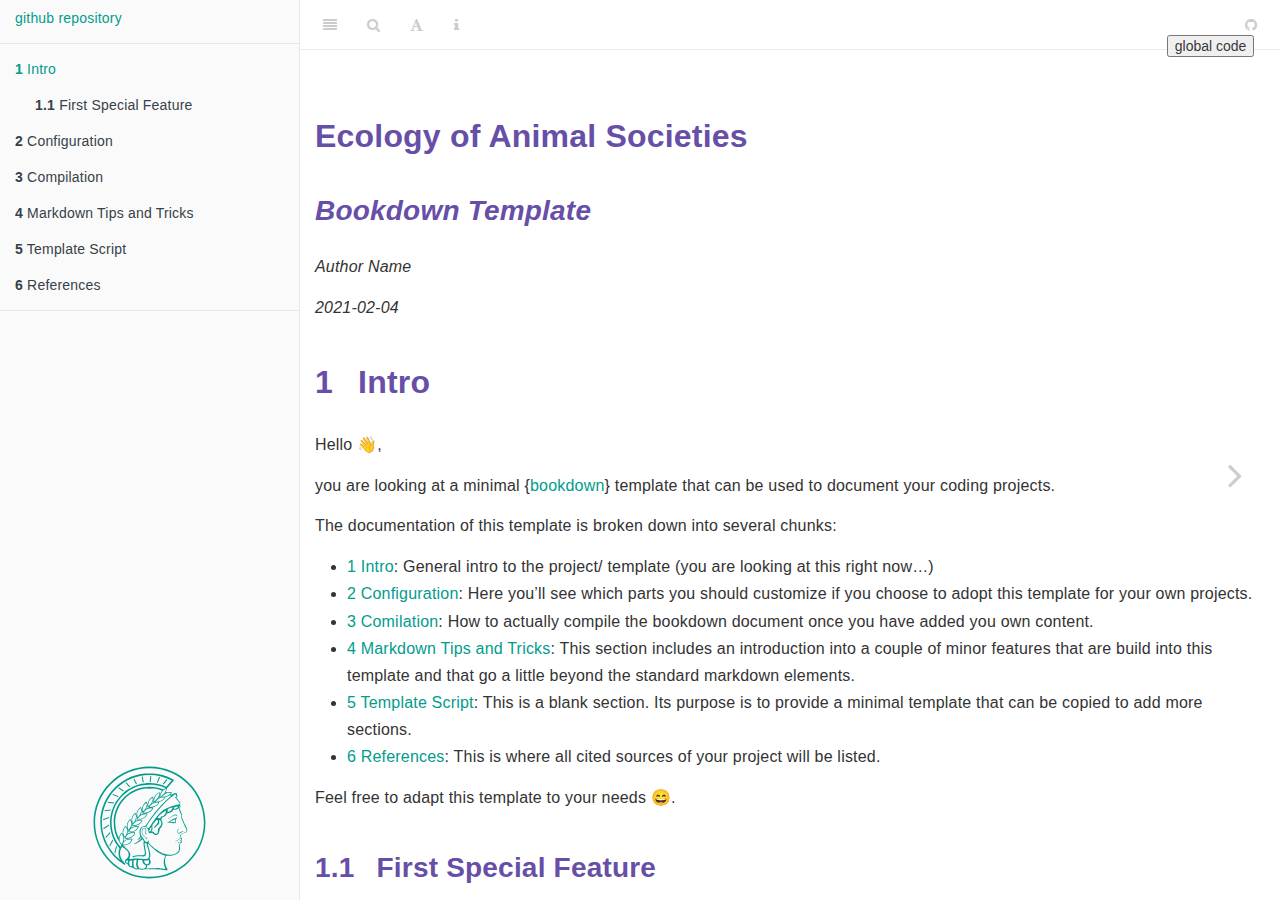
==== commit 464ca4f7: "scss -> sass" ====
--- a/docs/index.html
+++ b/docs/index.html
@@ -722,7 +722,7 @@
 <div id="intro" class="section level1" number="1">
 <h1><span class="header-section-number">1</span> Intro</h1>
 <p>Hello 👋,</p>
-<p>you are looking at a minimal {bookdown} template that can be used to document your coding projects.</p>
+<p>you are looking at a minimal {<a href="https://bookdown.org/">bookdown</a>} template that can be used to document your coding projects.</p>
 <p>The documentation of this template is broken down into several chunks:</p>
 <ul>
 <li><a href="./index.html">1 Intro</a>: General intro to the project/ template (you are looking at this right now…)</li>
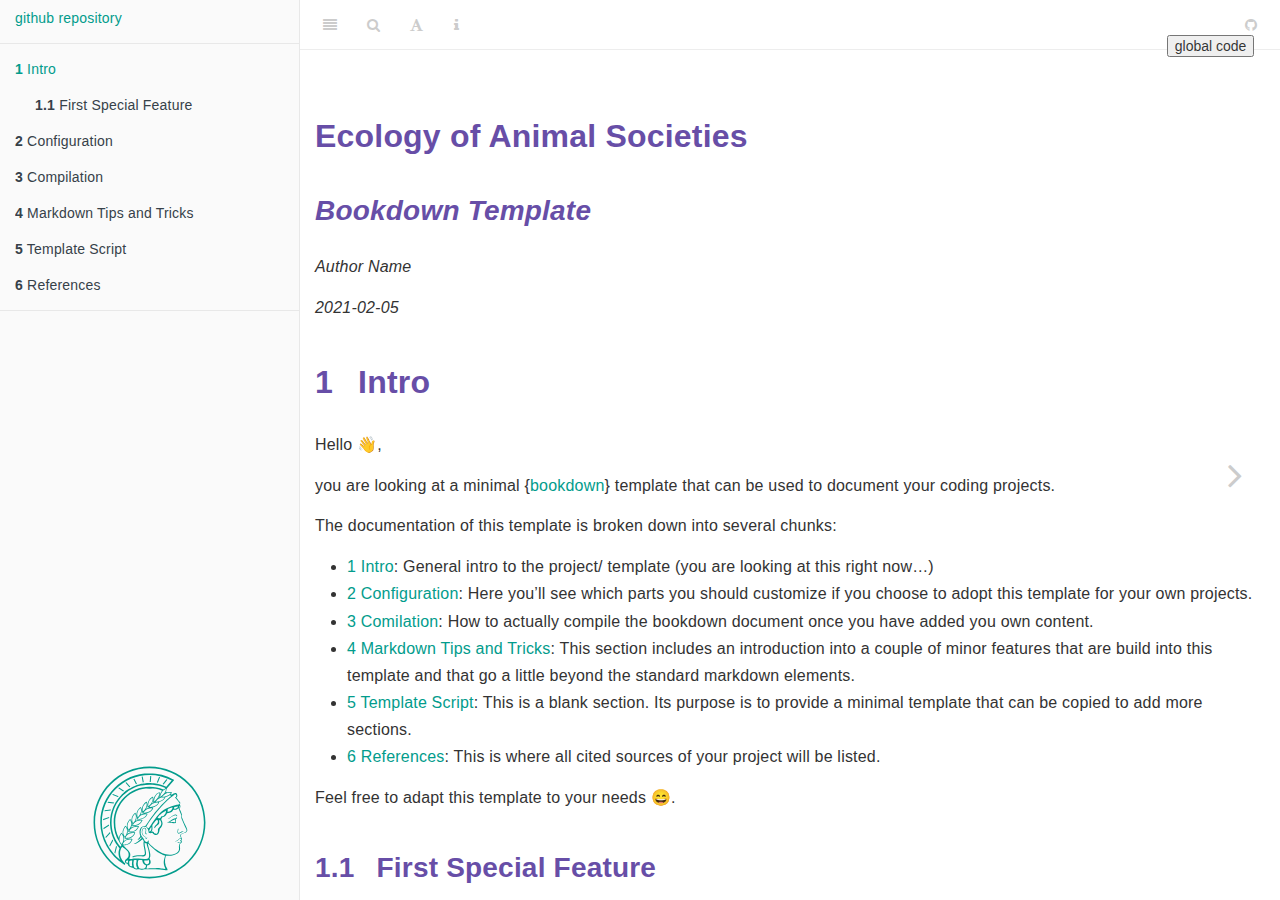
==== commit 61c2f8de: "dashes" ====
--- a/docs/index.html
+++ b/docs/index.html
@@ -24,7 +24,7 @@
 <meta name="author" content="Author Name" />
 
 
-<meta name="date" content="2021-02-04" />
+<meta name="date" content="2021-02-05" />
 
   <meta name="viewport" content="width=device-width, initial-scale=1" />
   <meta name="apple-mobile-web-app-capable" content="yes" />
@@ -717,7 +717,7 @@
 <h1 class="title">Ecology of Animal Societies</h1>
 <h2 class="subtitle"><em>Bookdown Template</em></h2>
 <p class="author"><em>Author Name</em></p>
-<p class="date"><em>2021-02-04</em></p>
+<p class="date"><em>2021-02-05</em></p>
 </div>
 <div id="intro" class="section level1" number="1">
 <h1><span class="header-section-number">1</span> Intro</h1>
@@ -735,7 +735,7 @@
 <p>Feel free to adapt this template to your needs 😄.</p>
 <div id="first-special-feature" class="section level2" number="1.1">
 <h2><span class="header-section-number">1.1</span> First Special Feature</h2>
-<p>Individual <strong>code blocks can be collapsed and expanded</strong> using the collapse button (this specific demo slider blow is a dummy though - look in the next chapters for working examples…):</p>
+<p>Individual <strong>code blocks can be collapsed and expanded</strong> using the collapse button (this specific demo slider blow is a dummy though — look in the next chapters for working examples…):</p>
 <div class="demoslider">
 <div class="demobg">
 <div class="demonob">
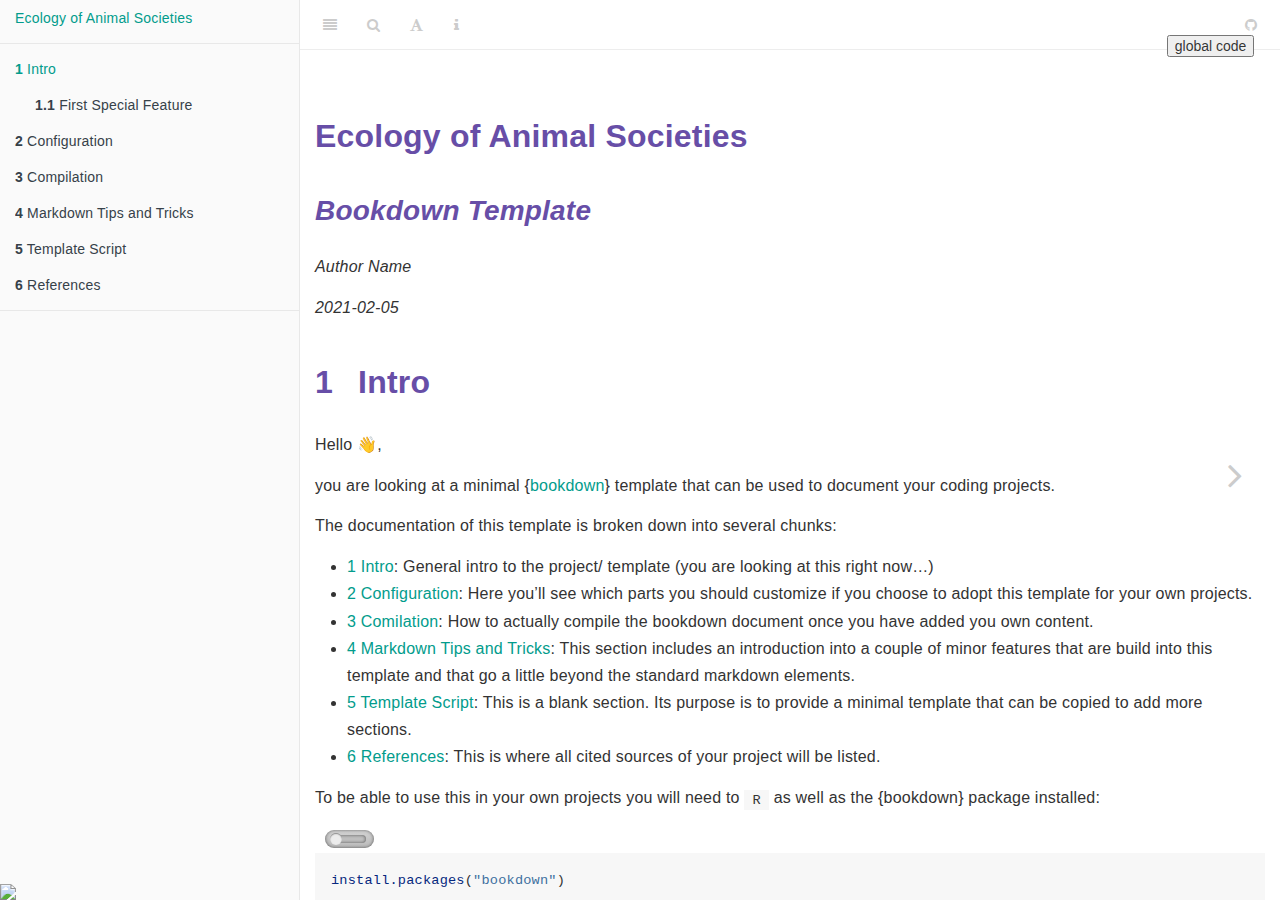
==== commit 0543b836: "add package deps to index" ====
--- a/docs/index.html
+++ b/docs/index.html
@@ -661,7 +661,7 @@
       <nav role="navigation">
 
 <ul class="summary">
-<li><a href="https://github.com/k-hench/eas_bookdown">github repository</a></li>
+<li><a href="https://www.ab.mpg.de/crofoot">Ecology of Animal Societies</a></li>
 
 <li class="divider"></li>
 <li class="chapter" data-level="1" data-path="index.html"><a href="index.html"><i class="fa fa-check"></i><b>1</b> Intro</a>
@@ -694,7 +694,7 @@
 <li class="chapter" data-level="5" data-path="template-script.html"><a href="template-script.html"><i class="fa fa-check"></i><b>5</b> Template Script</a></li>
 <li class="chapter" data-level="6" data-path="references.html"><a href="references.html"><i class="fa fa-check"></i><b>6</b> References</a></li>
 <li class="divider"></li>
-<img style="position:absolute; bottom:0px; left:0px; width:100%; pointer-events:none;" src="./img/eas_logo.svg">
+<img style="position:absolute; bottom:0px; left:0px; width:100%; pointer-events:none;" src="./img/eas_cropped.png">
 
 </ul>
 
@@ -732,6 +732,12 @@
 <li><a href="./template-script.html">5 Template Script</a>: This is a blank section. Its purpose is to provide a minimal template that can be copied to add more sections.</li>
 <li><a href="./references.html">6 References</a>: This is where all cited sources of your project will be listed.</li>
 </ul>
+<p>To be able to use this in your own projects you will need to <code>R</code> as well as the {bookdown} package installed:</p>
+<div class="sourceCode" id="cb1"><pre class="sourceCode r"><code class="sourceCode r"><span id="cb1-1"><a href="index.html#cb1-1" aria-hidden="true" tabindex="-1"></a><span class="fu">install.packages</span>(<span class="st">&quot;bookdown&quot;</span>)</span></code></pre></div>
+<p>Note that the template also uses the (non-cran) package {<a href="https://github.com/hadley/emo">emo</a>} to be able to use emojis within Rmarkdown.</p>
+<p>To be able to do this as well, install {emo} with the {<a href="https://remotes.r-lib.org/">remotes</a>} package:</p>
+<div class="sourceCode" id="cb2"><pre class="sourceCode r"><code class="sourceCode r"><span id="cb2-1"><a href="index.html#cb2-1" aria-hidden="true" tabindex="-1"></a><span class="fu">install.packages</span>(<span class="st">&quot;remotes&quot;</span>)</span>
+<span id="cb2-2"><a href="index.html#cb2-2" aria-hidden="true" tabindex="-1"></a>remotes<span class="sc">::</span><span class="fu">install_github</span>(<span class="st">&quot;hadley/emo&quot;</span>)</span></code></pre></div>
 <p>Feel free to adapt this template to your needs 😄.</p>
 <div id="first-special-feature" class="section level2" number="1.1">
 <h2><span class="header-section-number">1.1</span> First Special Feature</h2>
